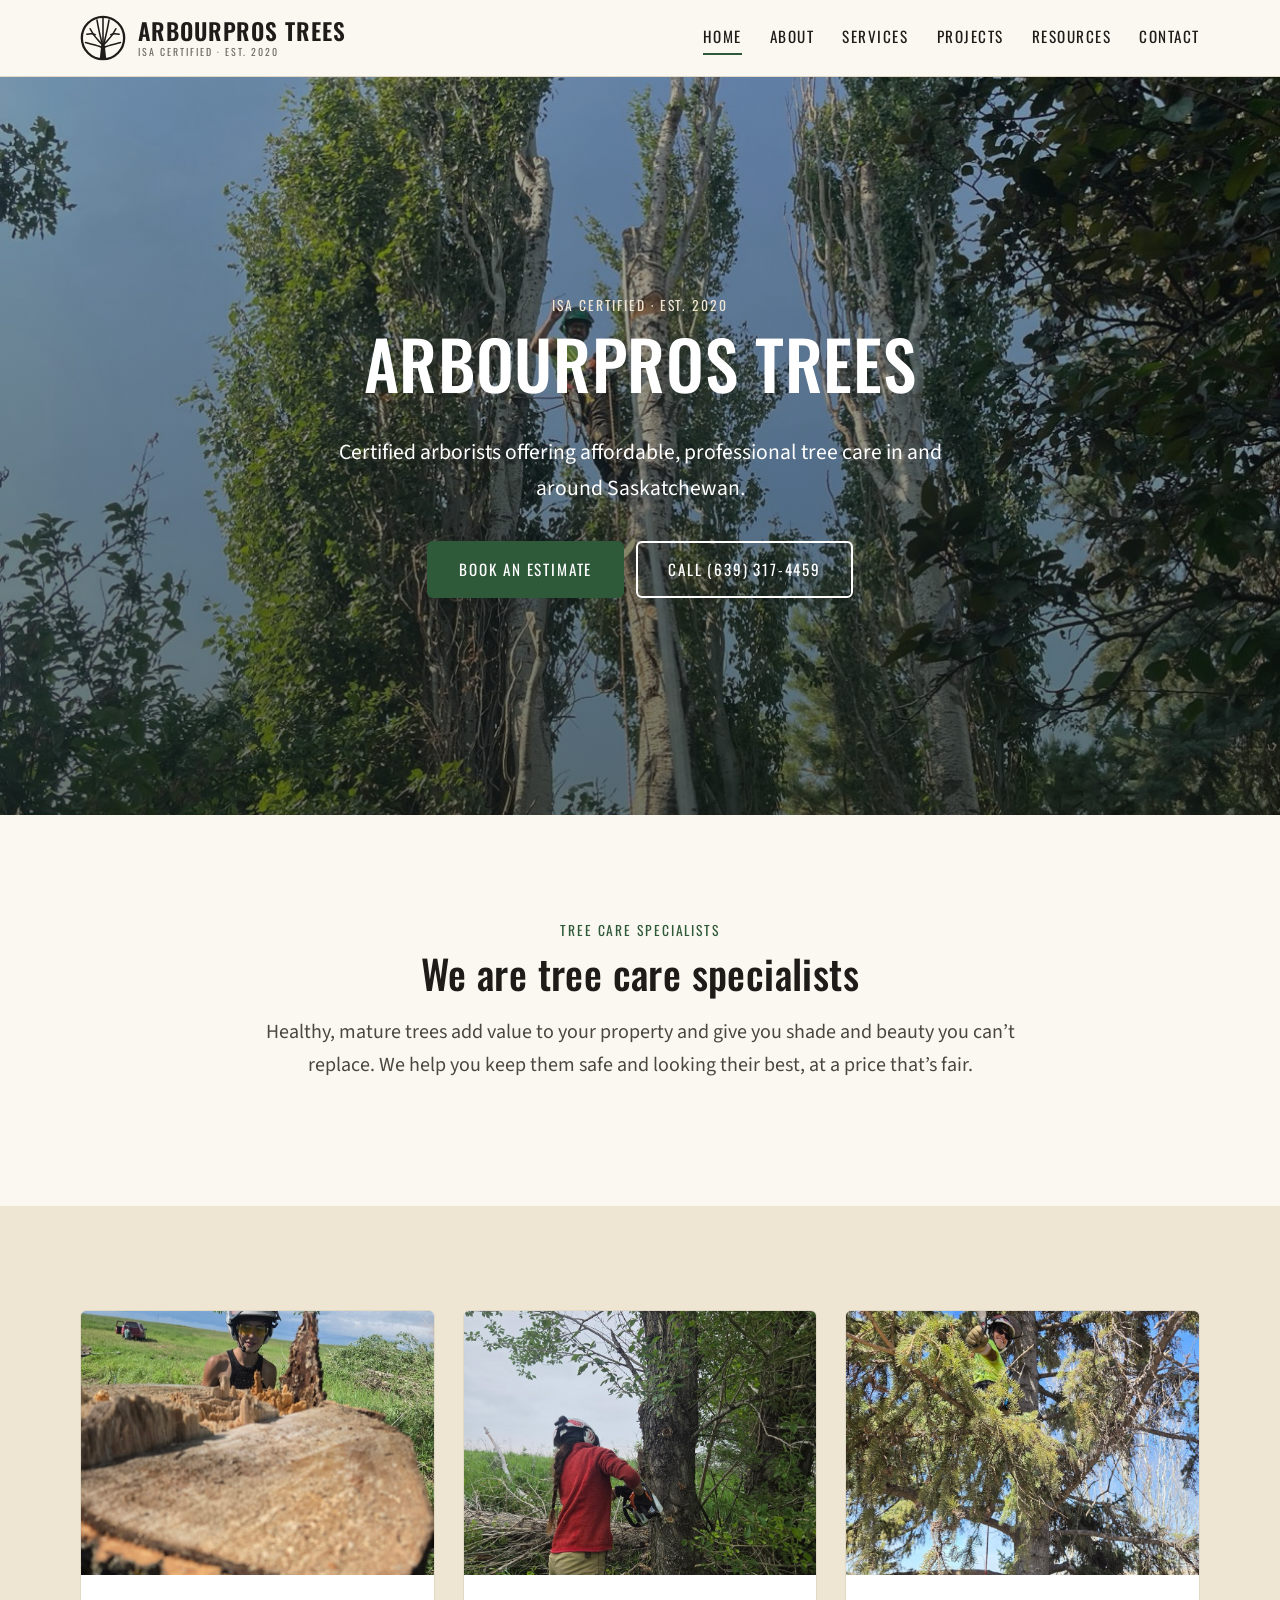
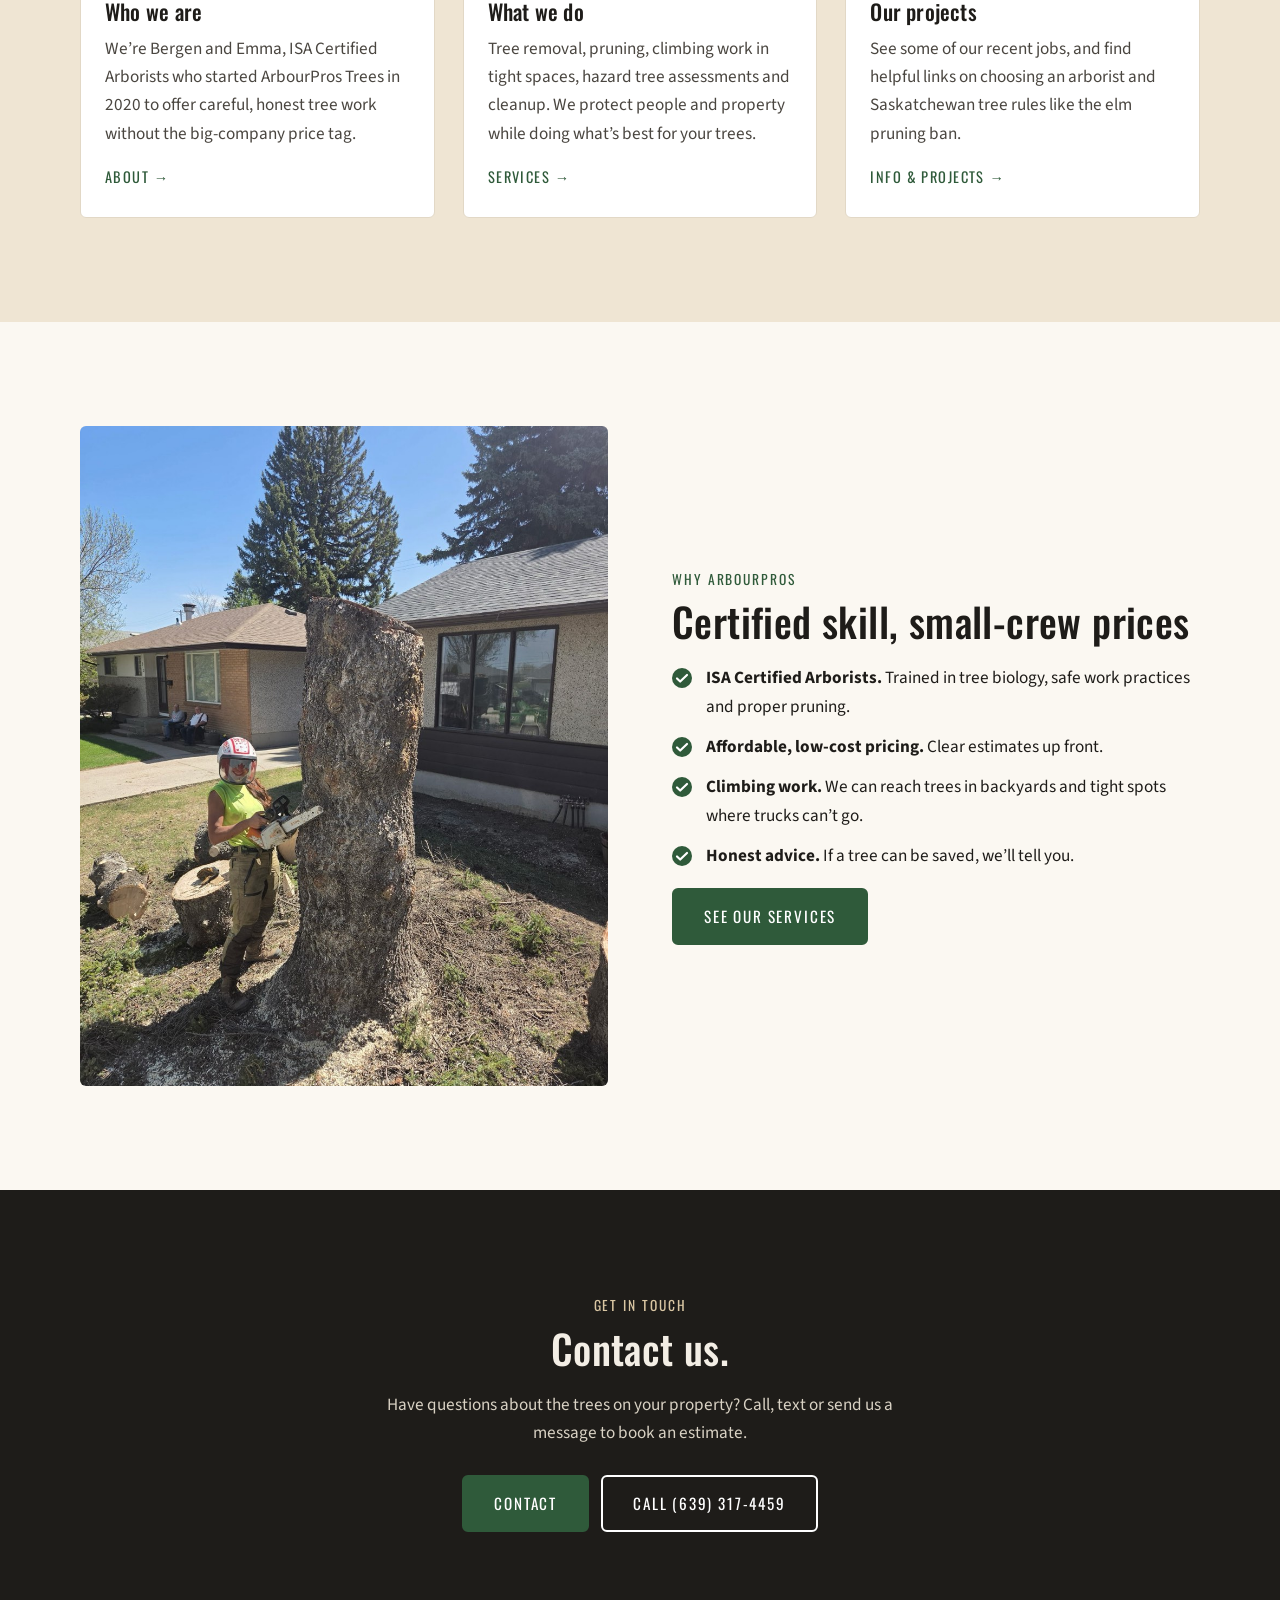
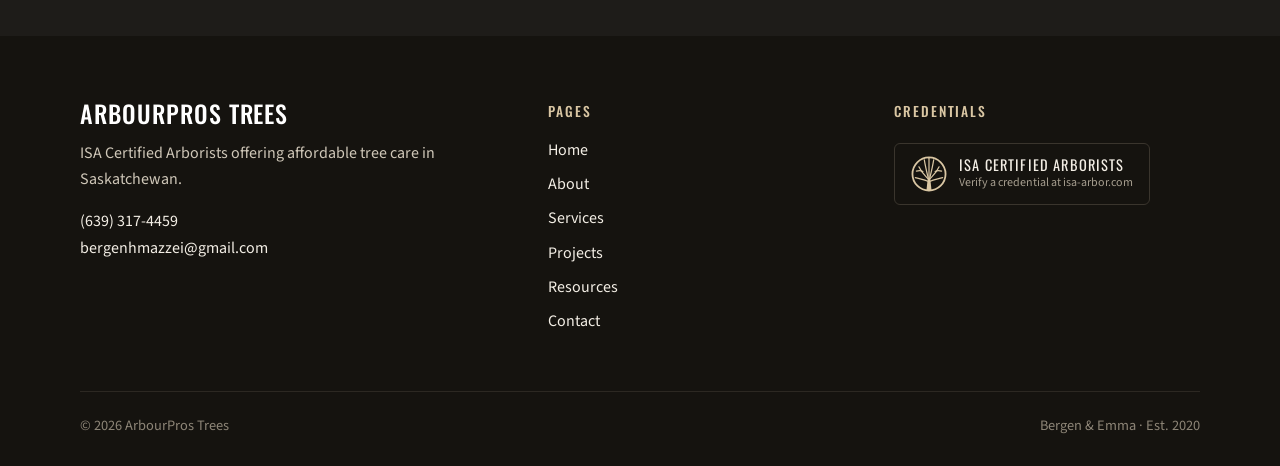
==== index.html @ 8fa7082c "update" ====
<!doctype html>
<html lang="en">
<head>
  <meta charset="utf-8">
  <meta name="viewport" content="width=device-width, initial-scale=1">
  <title>ArbourPros Trees | ISA Certified Arborists in Saskatchewan</title>
  <meta name="description" content="ArbourPros Trees: ISA Certified Arborists offering affordable tree removal, pruning and tree care in Saskatchewan.">
  <link rel="icon" href="assets/logo.svg" type="image/svg+xml">
  <link rel="preconnect" href="https://fonts.googleapis.com">
  <link rel="preconnect" href="https://fonts.gstatic.com" crossorigin>
  <link href="https://fonts.googleapis.com/css2?family=Oswald:wght@400;500;600&family=Source+Sans+3:wght@400;600&display=swap" rel="stylesheet">
  <link rel="stylesheet" href="assets/styles.css">
</head>
<body>
  <a class="skip" href="#main">Skip to content</a>
  <header class="site-header">
    <div class="wrap">
      <a class="brand" href="index.html" aria-label="ArbourPros Trees home">
        <svg viewBox="0 0 100 100" fill="none" stroke="currentColor" stroke-linecap="round" aria-hidden="true">
          <circle cx="50" cy="50" r="46" stroke-width="5"/>
          <path d="M43 95 L46.5 62 L53.5 62 L57 95 Z" fill="currentColor" stroke="none"/>
          <g stroke-width="3.4"><path d="M47 63 C40 55 30 48 22 30"/><path d="M48 62 C44 46 40 30 37 11"/><path d="M50 62 L50 6"/><path d="M52 62 C56 46 60 30 63 11"/><path d="M53 63 C60 55 70 48 78 30"/><path d="M46.5 70 C38 66 26 64 12 60"/><path d="M53.5 70 C62 66 74 64 88 60"/><path d="M33 43 C28 40 22 40 15 42"/><path d="M67 43 C72 40 78 40 85 42"/></g>
        </svg>
        <span class="brand-name">ArbourPros Trees<small>ISA Certified &middot; Est. 2020</small></span>
      </a>
      <button class="menu-toggle" aria-label="Open menu" aria-expanded="false" aria-controls="site-nav">
        <svg viewBox="0 0 24 24" fill="none" stroke="currentColor" stroke-width="2" stroke-linecap="round" aria-hidden="true"><path d="M3 6h18M3 12h18M3 18h18"/></svg>
      </button>
      <nav class="nav" id="site-nav" aria-label="Main">
        <ul>
          <li><a href="index.html" aria-current="page">Home</a></li>
          <li><a href="about.html">About</a></li>
          <li><a href="services.html">Services</a></li>
          <li><a href="projects.html">Projects</a></li>
          <li><a href="resources.html">Resources</a></li>
          <li><a href="contact.html">Contact</a></li>
        </ul>
      </nav>
    </div>
  </header>
  <main id="main">
    <section class="hero">
      <img src="assets/img/hero-poplars.jpg" alt="An arborist climbing high in a row of tall poplar trees">
      <div class="wrap">
        <span class="eyebrow" style="color:#efe5d3">ISA Certified &middot; Est. 2020</span>
        <h1>ArbourPros Trees</h1>
        <p>Certified arborists offering affordable, professional tree care in and around Saskatchewan.</p>
        <div class="btn-row">
          <a class="btn" href="contact.html">Book an estimate</a>
          <a class="btn ghost" href="tel:+16393174459">Call (639) 317-4459</a>
        </div>
      </div>
    </section>

    <section class="section">
      <div class="narrow center">
        <span class="eyebrow">Tree care specialists</span>
        <h2>We are tree care specialists</h2>
        <p class="lede">Healthy, mature trees add value to your property and give you shade and beauty you can&rsquo;t replace. We help you keep them safe and looking their best, at a price that&rsquo;s fair.</p>
      </div>
    </section>

    <section class="section wood">
      <div class="wrap">
        <div class="cards">
          <article class="card">
            <img src="assets/img/stump-crew.jpg" alt="Arborist standing behind a freshly cut stump" loading="lazy">
            <div class="card-body">
              <h3>Who we are</h3>
              <p>We&rsquo;re Bergen and Emma, ISA Certified Arborists who started ArbourPros Trees in 2020 to offer careful, honest tree work without the big-company price tag.</p>
              <a class="more" href="about.html">About</a>
            </div>
          </article>
          <article class="card">
            <img src="assets/img/felling.jpg" alt="Arborist cutting a tree with a chainsaw" loading="lazy">
            <div class="card-body">
              <h3>What we do</h3>
              <p>Tree removal, pruning, climbing work in tight spaces, hazard tree assessments and cleanup. We protect people and property while doing what&rsquo;s best for your trees.</p>
              <a class="more" href="services.html">Services</a>
            </div>
          </article>
          <article class="card">
            <img src="assets/img/climbing-spruce.jpg" alt="Arborist climbing a spruce tree" loading="lazy">
            <div class="card-body">
              <h3>Our projects</h3>
              <p>See some of our recent jobs, and find helpful links on choosing an arborist and Saskatchewan tree rules like the elm pruning ban.</p>
              <a class="more" href="projects.html">Info &amp; projects</a>
            </div>
          </article>
        </div>
      </div>
    </section>

    <section class="section">
      <div class="wrap split">
        <img src="assets/img/removal-yard.jpg" alt="Arborist next to a large trunk being removed from a front yard" loading="lazy">
        <div>
          <span class="eyebrow">Why ArbourPros</span>
          <h2>Certified skill, small-crew prices</h2>
          <ul class="checklist">
            <li><strong>ISA Certified Arborists.</strong> Trained in tree biology, safe work practices and proper pruning.</li>
            <li><strong>Affordable, low-cost pricing.</strong> Clear estimates up front.</li>
            <li><strong>Climbing work.</strong> We can reach trees in backyards and tight spots where trucks can&rsquo;t go.</li>
            <li><strong>Honest advice.</strong> If a tree can be saved, we&rsquo;ll tell you.</li>
          </ul>
          <a class="btn" href="services.html">See our services</a>
        </div>
      </div>
    </section>
    <section class="section dark cta">
      <div class="narrow">
        <span class="eyebrow">Get in touch</span>
        <h2>Contact us.</h2>
        <p>Have questions about the trees on your property? Call, text or send us a message to book an estimate.</p>
        <div class="btn-row">
          <a class="btn" href="contact.html">Contact</a>
          <a class="btn ghost" href="tel:+16393174459">Call (639) 317-4459</a>
        </div>
      </div>
    </section>
  </main>
  <footer class="site-footer">
    <div class="wrap">
      <div class="footer-grid">
        <div>
          <h3>ArbourPros Trees</h3>
          <p>ISA Certified Arborists offering affordable tree care in Saskatchewan.</p>
          <p><a href="tel:+16393174459">(639) 317-4459</a><br><a href="mailto:bergenhmazzei@gmail.com">bergenhmazzei@gmail.com</a></p>
        </div>
        <div>
          <h4>Pages</h4>
          <ul>
            <li><a href="index.html">Home</a></li>
            <li><a href="about.html">About</a></li>
            <li><a href="services.html">Services</a></li>
            <li><a href="projects.html">Projects</a></li>
            <li><a href="resources.html">Resources</a></li>
            <li><a href="contact.html">Contact</a></li>
          </ul>
        </div>
        <div>
          <h4>Credentials</h4>
          <a class="badge" href="https://www.isa-arbor.com/Credentials/Verify-a-Credential" target="_blank" rel="noopener">
            <svg viewBox="0 0 100 100" fill="none" stroke="currentColor" stroke-linecap="round" aria-hidden="true">
          <circle cx="50" cy="50" r="46" stroke-width="5"/>
          <path d="M43 95 L46.5 62 L53.5 62 L57 95 Z" fill="currentColor" stroke="none"/>
          <g stroke-width="3.4"><path d="M47 63 C40 55 30 48 22 30"/><path d="M48 62 C44 46 40 30 37 11"/><path d="M50 62 L50 6"/><path d="M52 62 C56 46 60 30 63 11"/><path d="M53 63 C60 55 70 48 78 30"/><path d="M46.5 70 C38 66 26 64 12 60"/><path d="M53.5 70 C62 66 74 64 88 60"/><path d="M33 43 C28 40 22 40 15 42"/><path d="M67 43 C72 40 78 40 85 42"/></g>
        </svg>
            <span>ISA Certified Arborists<small>Verify a credential at isa-arbor.com</small></span>
          </a>
        </div>
      </div>
      <div class="footer-bottom">
        <span>&copy; <span data-year>2026</span> ArbourPros Trees</span>
        <span>Bergen &amp; Emma &middot; Est. 2020</span>
      </div>
    </div>
  </footer>
  <script src="assets/site.js"></script>
</body>
</html>
---- assets/styles.css ----
/* ArbourPros Trees — site styles */
:root {
  --ink: #1e1c19;
  --ink-soft: #4a4640;
  --muted: #6f6a62;
  --paper: #fbf8f2;
  --wood: #efe5d3;
  --wood-deep: #d9c6a3;
  --forest: #2f5a3a;
  --forest-dark: #22432b;
  --line: #e2d8c6;
  --radius: 6px;
  --max: 1120px;
  --head: "Oswald", "Arial Narrow", sans-serif;
  --body: "Source Sans 3", system-ui, -apple-system, "Segoe UI", sans-serif;
}

*, *::before, *::after { box-sizing: border-box; }
html { scroll-behavior: smooth; }
body {
  margin: 0;
  background: var(--paper);
  color: var(--ink);
  font-family: var(--body);
  font-size: 1.075rem;
  line-height: 1.65;
  -webkit-font-smoothing: antialiased;
}
img { max-width: 100%; display: block; }
a { color: var(--forest); }
a:hover { color: var(--forest-dark); }
h1, h2, h3 {
  font-family: var(--head);
  font-weight: 500;
  line-height: 1.15;
  letter-spacing: 0.01em;
  margin: 0 0 0.5em;
}
h1 { font-size: clamp(2.4rem, 6vw, 4.2rem); text-transform: uppercase; }
h2 { font-size: clamp(1.7rem, 3.6vw, 2.5rem); }
h3 { font-size: 1.35rem; }
p { margin: 0 0 1em; }

.wrap { width: min(var(--max), 100% - 32px); margin-inline: auto; }
.narrow { width: min(760px, 100% - 32px); margin-inline: auto; }
.center { text-align: center; }
.eyebrow {
  font-family: var(--head);
  text-transform: uppercase;
  letter-spacing: 0.14em;
  font-size: 0.85rem;
  color: var(--forest);
  margin-bottom: 0.6em;
  display: block;
}

.skip {
  position: absolute; left: -999px; top: 8px;
  background: var(--ink); color: #fff; padding: 8px 14px; z-index: 100;
}
.skip:focus { left: 8px; }

/* ---------- Header ---------- */
.site-header {
  position: sticky; top: 0; z-index: 50;
  background: rgba(251, 248, 242, 0.96);
  backdrop-filter: blur(6px);
  border-bottom: 1px solid var(--line);
}
.site-header .wrap {
  display: flex; align-items: center; justify-content: space-between;
  min-height: 76px; gap: 16px;
}
.brand {
  display: flex; align-items: center; gap: 12px;
  text-decoration: none; color: var(--ink);
}
.brand svg { width: 46px; height: 46px; flex: none; }
.brand-name {
  font-family: var(--head); font-size: 1.45rem; font-weight: 600;
  text-transform: uppercase; letter-spacing: 0.04em; line-height: 1;
}
.brand-name small {
  display: block; font-size: 0.62rem; font-weight: 400;
  letter-spacing: 0.2em; color: var(--muted); margin-top: 4px;
}
.nav ul { list-style: none; display: flex; gap: 28px; margin: 0; padding: 0; }
.nav a {
  font-family: var(--head); text-transform: uppercase; letter-spacing: 0.1em;
  font-size: 0.95rem; color: var(--ink); text-decoration: none;
  padding: 6px 0; border-bottom: 2px solid transparent;
}
.nav a:hover, .nav a[aria-current="page"] { border-bottom-color: var(--forest); }
.menu-toggle {
  display: none; background: none; border: 0; padding: 8px; cursor: pointer; color: var(--ink);
}
.menu-toggle svg { width: 28px; height: 28px; }

@media (max-width: 820px) {
  .menu-toggle { display: block; }
  .nav {
    position: fixed; inset: 76px 0 0 0; background: var(--paper);
    transform: translateX(100%); transition: transform 0.25s ease;
    visibility: hidden;
  }
  .nav.open { transform: none; visibility: visible; }
  .nav ul { flex-direction: column; align-items: center; gap: 22px; padding-top: 48px; }
  .nav a { font-size: 1.5rem; }
}

/* ---------- Hero ---------- */
.hero {
  position: relative; min-height: min(82vh, 760px);
  display: grid; place-items: center; text-align: center;
  color: #fff; overflow: hidden; isolation: isolate;
}
.hero img {
  position: absolute; inset: 0; width: 100%; height: 100%;
  object-fit: cover; z-index: -2;
}
.hero::after {
  content: ""; position: absolute; inset: 0; z-index: -1;
  background: linear-gradient(180deg, rgba(20,24,18,0.35), rgba(20,24,18,0.6));
}
.hero .wrap { padding: 80px 0; }
.hero p { font-size: clamp(1.1rem, 2.2vw, 1.35rem); max-width: 640px; margin: 0 auto 1.6em; }
.hero.short { min-height: 52vh; }

/* ---------- Buttons ---------- */
.btn {
  display: inline-block; font-family: var(--head); text-transform: uppercase;
  letter-spacing: 0.12em; font-size: 0.95rem; text-decoration: none;
  padding: 14px 30px; border-radius: var(--radius);
  background: var(--forest); color: #fff; border: 2px solid var(--forest);
  cursor: pointer; transition: background 0.2s, color 0.2s;
}
.btn:hover { background: var(--forest-dark); border-color: var(--forest-dark); color: #fff; }
.btn.ghost { background: transparent; color: #fff; border-color: #fff; }
.btn.ghost:hover { background: #fff; color: var(--ink); }
.btn-row { display: flex; flex-wrap: wrap; gap: 12px; justify-content: center; }

/* ---------- Sections ---------- */
.section { padding: clamp(56px, 9vw, 104px) 0; }
.section.wood { background: var(--wood); }
.section.dark { background: var(--ink); color: #f3eee5; }
.section.dark .eyebrow { color: var(--wood-deep); }
.lede { font-size: 1.25rem; color: var(--ink-soft); }
.page-title { padding: 56px 0 8px; text-align: center; }
.page-title h1 { color: var(--ink); }

/* ---------- Cards ---------- */
.cards {
  display: grid; gap: 28px;
  grid-template-columns: repeat(auto-fit, minmax(260px, 1fr));
}
.card {
  background: #fff; border: 1px solid var(--line); border-radius: var(--radius);
  overflow: hidden; display: flex; flex-direction: column;
}
.card img { aspect-ratio: 4 / 3; object-fit: cover; width: 100%; }
.card-body { padding: 24px 24px 28px; display: flex; flex-direction: column; flex: 1; }
.card-body p { color: var(--ink-soft); }
.card-body .more { margin-top: auto; }
.more {
  font-family: var(--head); text-transform: uppercase; letter-spacing: 0.1em;
  font-size: 0.9rem; text-decoration: none;
}
.more::after { content: " →"; }

/* ---------- Split (image + text) ---------- */
.split {
  display: grid; gap: clamp(28px, 5vw, 64px); align-items: center;
  grid-template-columns: 1fr 1fr;
}
.split img { border-radius: var(--radius); aspect-ratio: 4 / 5; object-fit: cover; width: 100%; }
.split.flip > :first-child { order: 2; }
@media (max-width: 760px) {
  .split { grid-template-columns: 1fr; }
  .split.flip > :first-child { order: 0; }
}

/* ---------- Services list ---------- */
.service { padding: 28px 0; border-top: 1px solid var(--line); }
.service:last-child { border-bottom: 1px solid var(--line); }
.service h3 { margin-bottom: 0.3em; }
.service p { margin: 0; color: var(--ink-soft); }

/* ---------- Resource cards ---------- */
.resource {
  background: #fff; border: 1px solid var(--line); border-radius: var(--radius);
  padding: 26px; display: flex; flex-direction: column;
}
.resource .tag {
  align-self: flex-start; font-size: 0.75rem; font-family: var(--head);
  text-transform: uppercase; letter-spacing: 0.12em;
  background: var(--wood); color: var(--forest-dark);
  padding: 3px 10px; border-radius: 99px; margin-bottom: 14px;
}
.resource.featured { border-color: var(--forest); box-shadow: inset 4px 0 0 var(--forest); }
.resource .tag.feat { background: var(--forest); color: #fff; }
.resource h3 a { color: var(--ink); text-decoration: none; }
.resource h3 a:hover { color: var(--forest); }
.resource p { color: var(--ink-soft); }
.resource .more { margin-top: auto; }

.checklist { list-style: none; padding: 0; margin: 0 0 1em; }
.checklist li { padding-left: 34px; position: relative; margin-bottom: 12px; }
.checklist li::before {
  content: ""; position: absolute; left: 0; top: 4px; width: 20px; height: 20px;
  border-radius: 50%; background: var(--forest)
    url("data:image/svg+xml,%3Csvg xmlns='http://www.w3.org/2000/svg' viewBox='0 0 20 20'%3E%3Cpath d='M5 10.5l3.2 3L15 7' fill='none' stroke='white' stroke-width='2.2' stroke-linecap='round' stroke-linejoin='round'/%3E%3C/svg%3E") center / 100% no-repeat;
}

.notice {
  background: #fff; border-left: 4px solid var(--forest);
  padding: 20px 24px; border-radius: 0 var(--radius) var(--radius) 0;
}
.notice strong { font-family: var(--head); font-weight: 500; letter-spacing: 0.03em; }

/* ---------- Gallery ---------- */
.gallery {
  display: grid; gap: 14px;
  grid-template-columns: repeat(auto-fill, minmax(240px, 1fr));
}
.gallery button {
  padding: 0; border: 0; background: none; cursor: zoom-in; border-radius: var(--radius); overflow: hidden;
  position: relative;
}
.gallery img { aspect-ratio: 3 / 4; object-fit: cover; width: 100%; transition: transform 0.35s ease; }
.gallery button:hover img { transform: scale(1.03); }
.gallery figcaption {
  position: absolute; left: 0; right: 0; bottom: 0; padding: 28px 14px 12px;
  color: #fff; text-align: left; font-size: 0.95rem;
  background: linear-gradient(transparent, rgba(0,0,0,0.65));
}
dialog.lightbox {
  border: 0; padding: 0; background: transparent; max-width: 92vw; max-height: 92vh;
}
dialog.lightbox::backdrop { background: rgba(10, 10, 8, 0.88); }
dialog.lightbox img { max-width: 92vw; max-height: 86vh; object-fit: contain; border-radius: var(--radius); }
dialog.lightbox p { color: #fff; text-align: center; margin: 10px 0 0; }
dialog.lightbox .close {
  position: fixed; top: 16px; right: 16px; background: #fff; border: 0; border-radius: 50%;
  width: 44px; height: 44px; font-size: 1.5rem; cursor: pointer; line-height: 1;
}

/* ---------- Contact ---------- */
.contact-grid { display: grid; gap: 48px; grid-template-columns: 1fr 1.2fr; }
@media (max-width: 760px) { .contact-grid { grid-template-columns: 1fr; } }
.contact-lines { list-style: none; padding: 0; margin: 0 0 1.5em; }
.contact-lines li { margin-bottom: 14px; }
.contact-lines span { display: block; font-family: var(--head); text-transform: uppercase; letter-spacing: 0.12em; font-size: 0.8rem; color: var(--muted); }
.contact-lines a { font-size: 1.25rem; text-decoration: none; }
form label { display: block; font-weight: 600; margin-bottom: 6px; }
form .field { margin-bottom: 18px; }
form input, form textarea, form select {
  width: 100%; font: inherit; padding: 12px 14px; border: 1px solid var(--wood-deep);
  border-radius: var(--radius); background: #fff; color: var(--ink);
}
form input:focus, form textarea:focus, form select:focus { outline: 2px solid var(--forest); outline-offset: 1px; }
form textarea { min-height: 150px; resize: vertical; }
.row2 { display: grid; gap: 18px; grid-template-columns: 1fr 1fr; }
@media (max-width: 520px) { .row2 { grid-template-columns: 1fr; } }
.form-note { font-size: 0.92rem; color: var(--muted); margin-top: 10px; }

/* ---------- CTA band ---------- */
.cta { text-align: center; }
.cta p { color: #d9d2c4; max-width: 560px; margin: 0 auto 1.6em; }

/* ---------- Footer ---------- */
.site-footer { background: #15130f; color: #cfc7b8; padding: 64px 0 28px; font-size: 1rem; }
.site-footer a { color: #f3eee5; text-decoration: none; }
.site-footer a:hover { text-decoration: underline; }
.footer-grid { display: grid; gap: 40px; grid-template-columns: 1.4fr 1fr 1fr; }
@media (max-width: 760px) { .footer-grid { grid-template-columns: 1fr; } }
.site-footer h3 { color: #fff; font-size: 1.5rem; text-transform: uppercase; letter-spacing: 0.04em; }
.site-footer h4 {
  font-family: var(--head); font-weight: 500; text-transform: uppercase; letter-spacing: 0.14em;
  font-size: 0.85rem; color: var(--wood-deep); margin: 0 0 14px;
}
.site-footer ul { list-style: none; padding: 0; margin: 0; }
.site-footer li { margin-bottom: 8px; }
.badge {
  display: inline-flex; align-items: center; gap: 12px; border: 1px solid #3a352d;
  border-radius: var(--radius); padding: 12px 16px; margin-top: 6px;
}
.badge svg { width: 36px; height: 36px; color: var(--wood-deep); flex: none; }
.badge span { font-family: var(--head); text-transform: uppercase; letter-spacing: 0.08em; line-height: 1.3; font-size: 0.9rem; }
.badge small { display: block; font-family: var(--body); text-transform: none; letter-spacing: 0; color: #a59d8e; }
.footer-bottom {
  border-top: 1px solid #2c2822; margin-top: 48px; padding-top: 22px;
  display: flex; flex-wrap: wrap; justify-content: space-between; gap: 10px;
  font-size: 0.9rem; color: #8d8577;
}
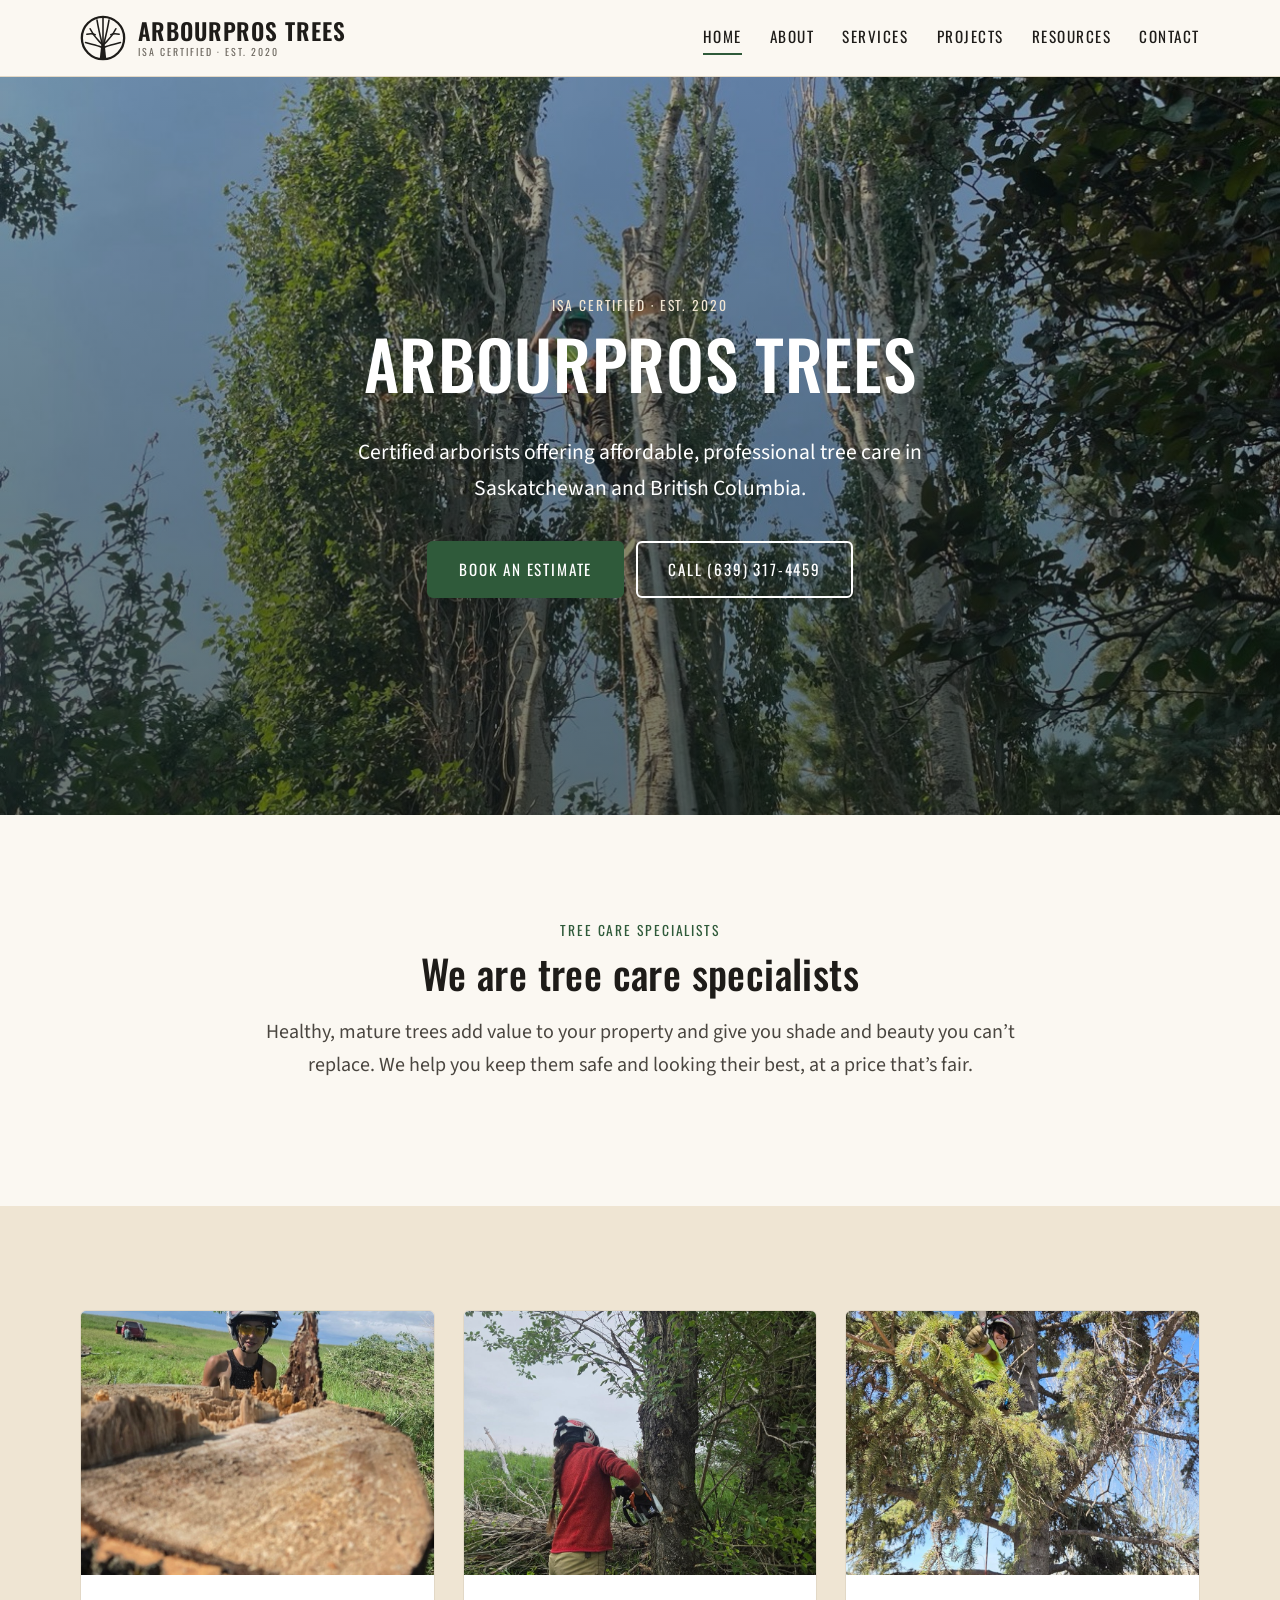
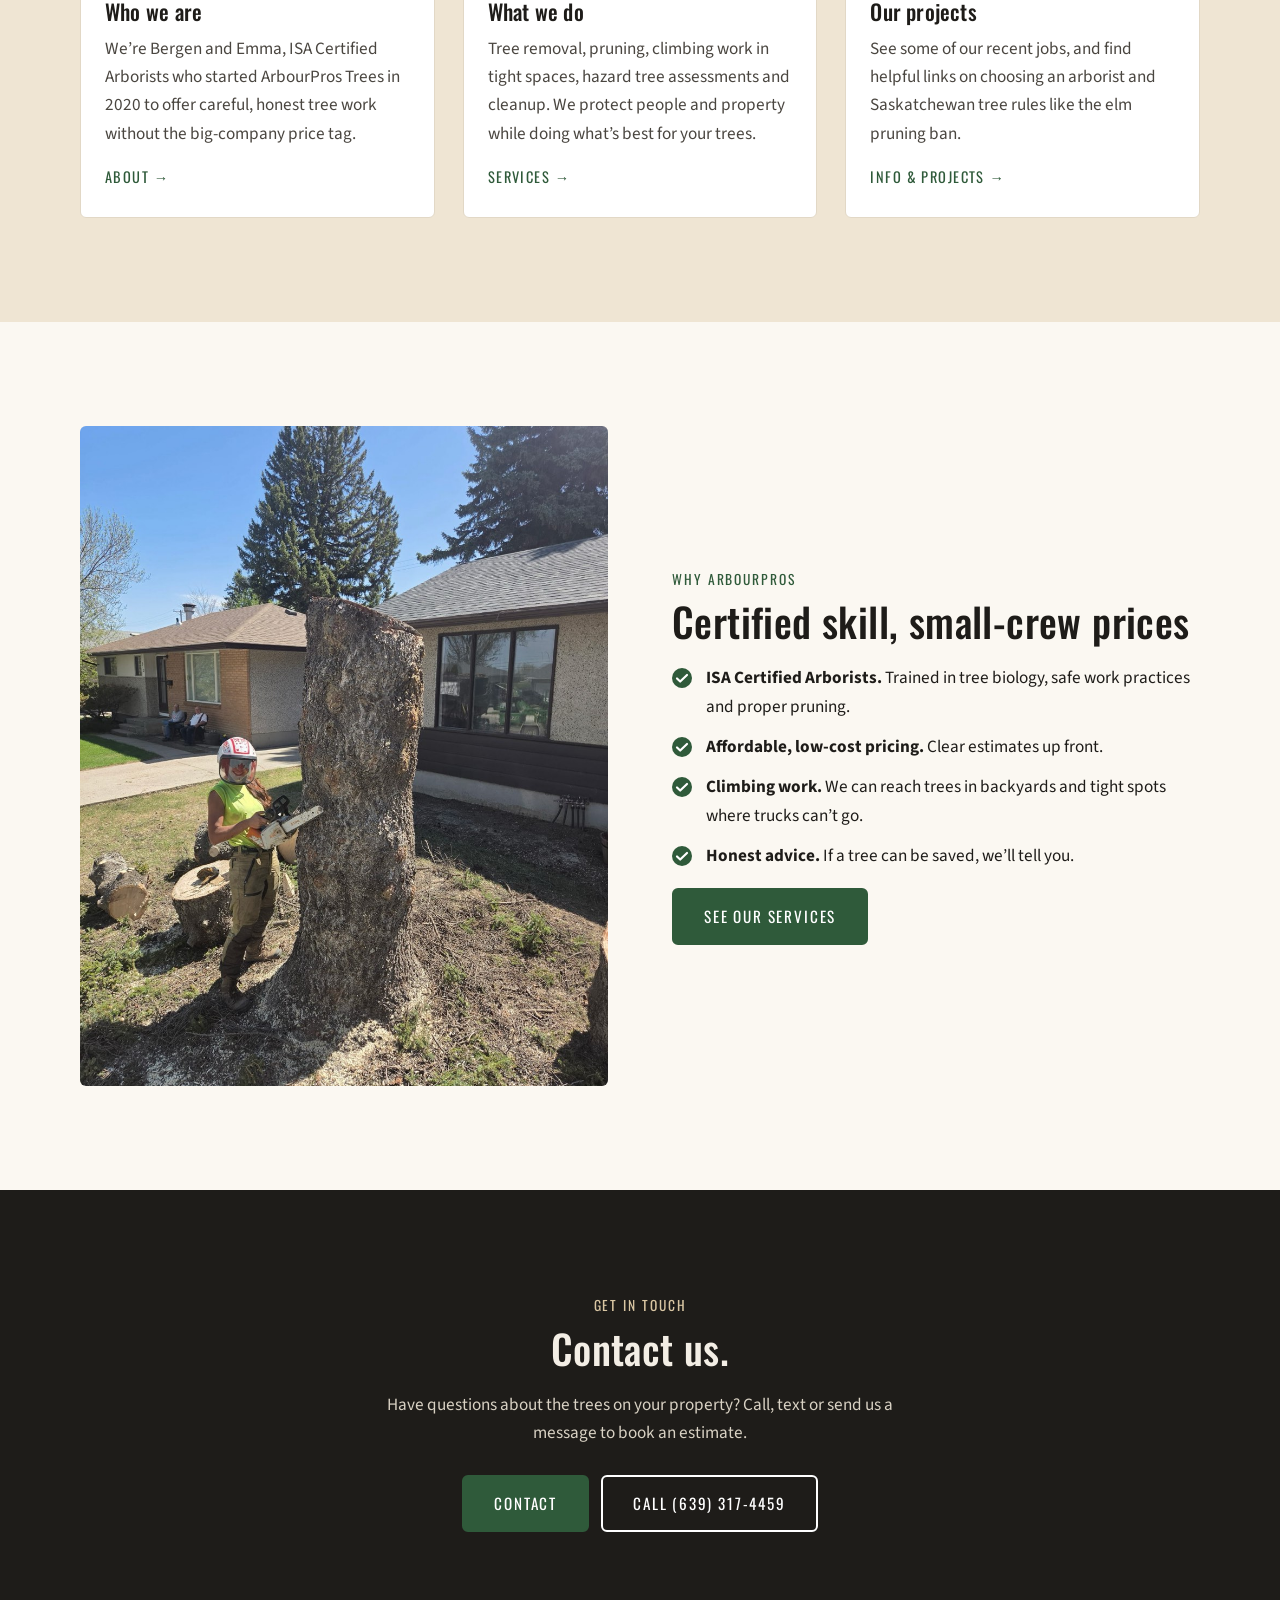
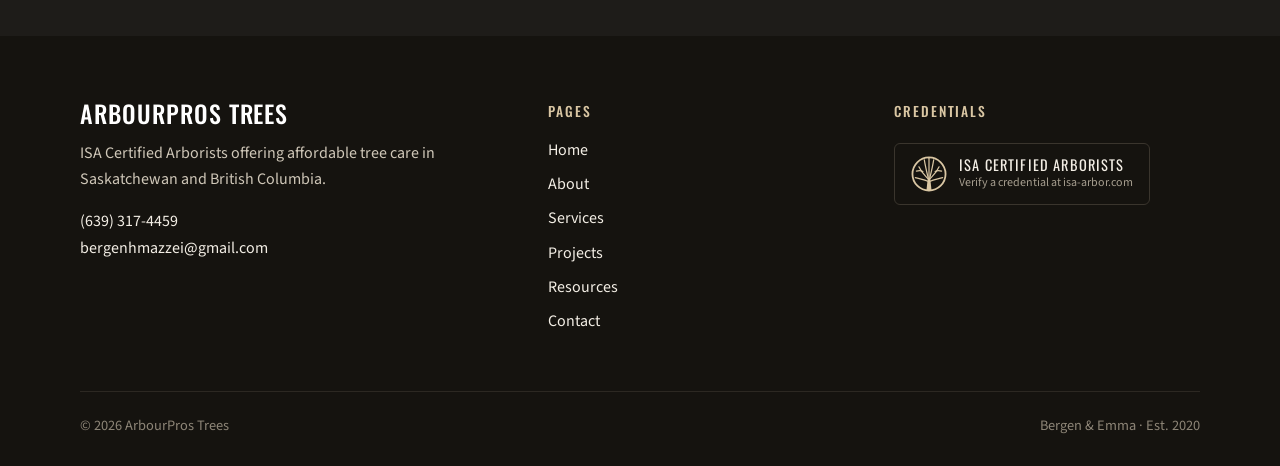
==== commit dff9c3af: "update" ====
--- a/index.html
+++ b/index.html
@@ -3,8 +3,8 @@
 <head>
   <meta charset="utf-8">
   <meta name="viewport" content="width=device-width, initial-scale=1">
-  <title>ArbourPros Trees | ISA Certified Arborists in Saskatchewan</title>
-  <meta name="description" content="ArbourPros Trees: ISA Certified Arborists offering affordable tree removal, pruning and tree care in Saskatchewan.">
+  <title>ArbourPros Trees | ISA Certified Arborists in Saskatchewan &amp; BC</title>
+  <meta name="description" content="ArbourPros Trees: ISA Certified Arborists offering affordable tree removal, pruning and tree care in Saskatchewan and British Columbia.">
   <link rel="icon" href="assets/logo.svg" type="image/svg+xml">
   <link rel="preconnect" href="https://fonts.googleapis.com">
   <link rel="preconnect" href="https://fonts.gstatic.com" crossorigin>
@@ -44,7 +44,7 @@
       <div class="wrap">
         <span class="eyebrow" style="color:#efe5d3">ISA Certified &middot; Est. 2020</span>
         <h1>ArbourPros Trees</h1>
-        <p>Certified arborists offering affordable, professional tree care in and around Saskatchewan.</p>
+        <p>Certified arborists offering affordable, professional tree care in Saskatchewan and British Columbia.</p>
         <div class="btn-row">
           <a class="btn" href="contact.html">Book an estimate</a>
           <a class="btn ghost" href="tel:+16393174459">Call (639) 317-4459</a>
@@ -124,7 +124,7 @@
       <div class="footer-grid">
         <div>
           <h3>ArbourPros Trees</h3>
-          <p>ISA Certified Arborists offering affordable tree care in Saskatchewan.</p>
+          <p>ISA Certified Arborists offering affordable tree care in Saskatchewan and British Columbia.</p>
           <p><a href="tel:+16393174459">(639) 317-4459</a><br><a href="mailto:bergenhmazzei@gmail.com">bergenhmazzei@gmail.com</a></p>
         </div>
         <div>
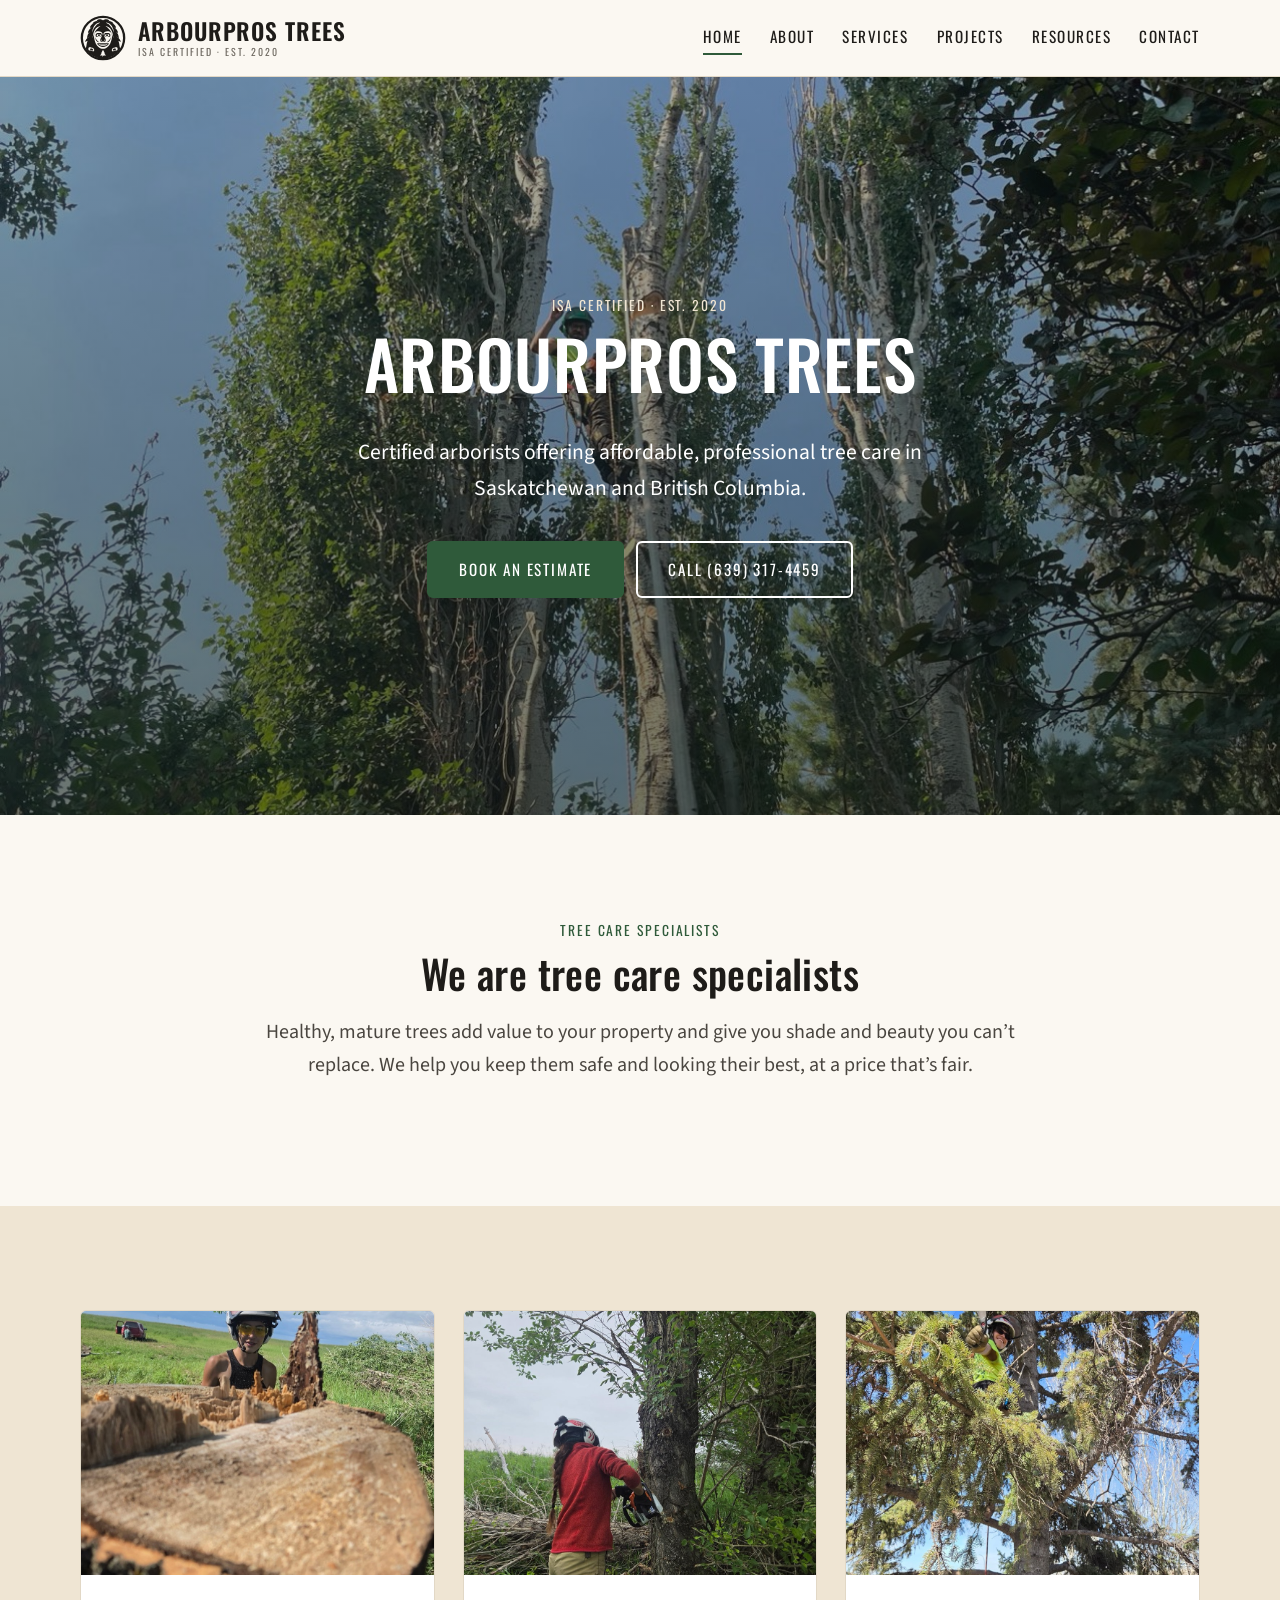
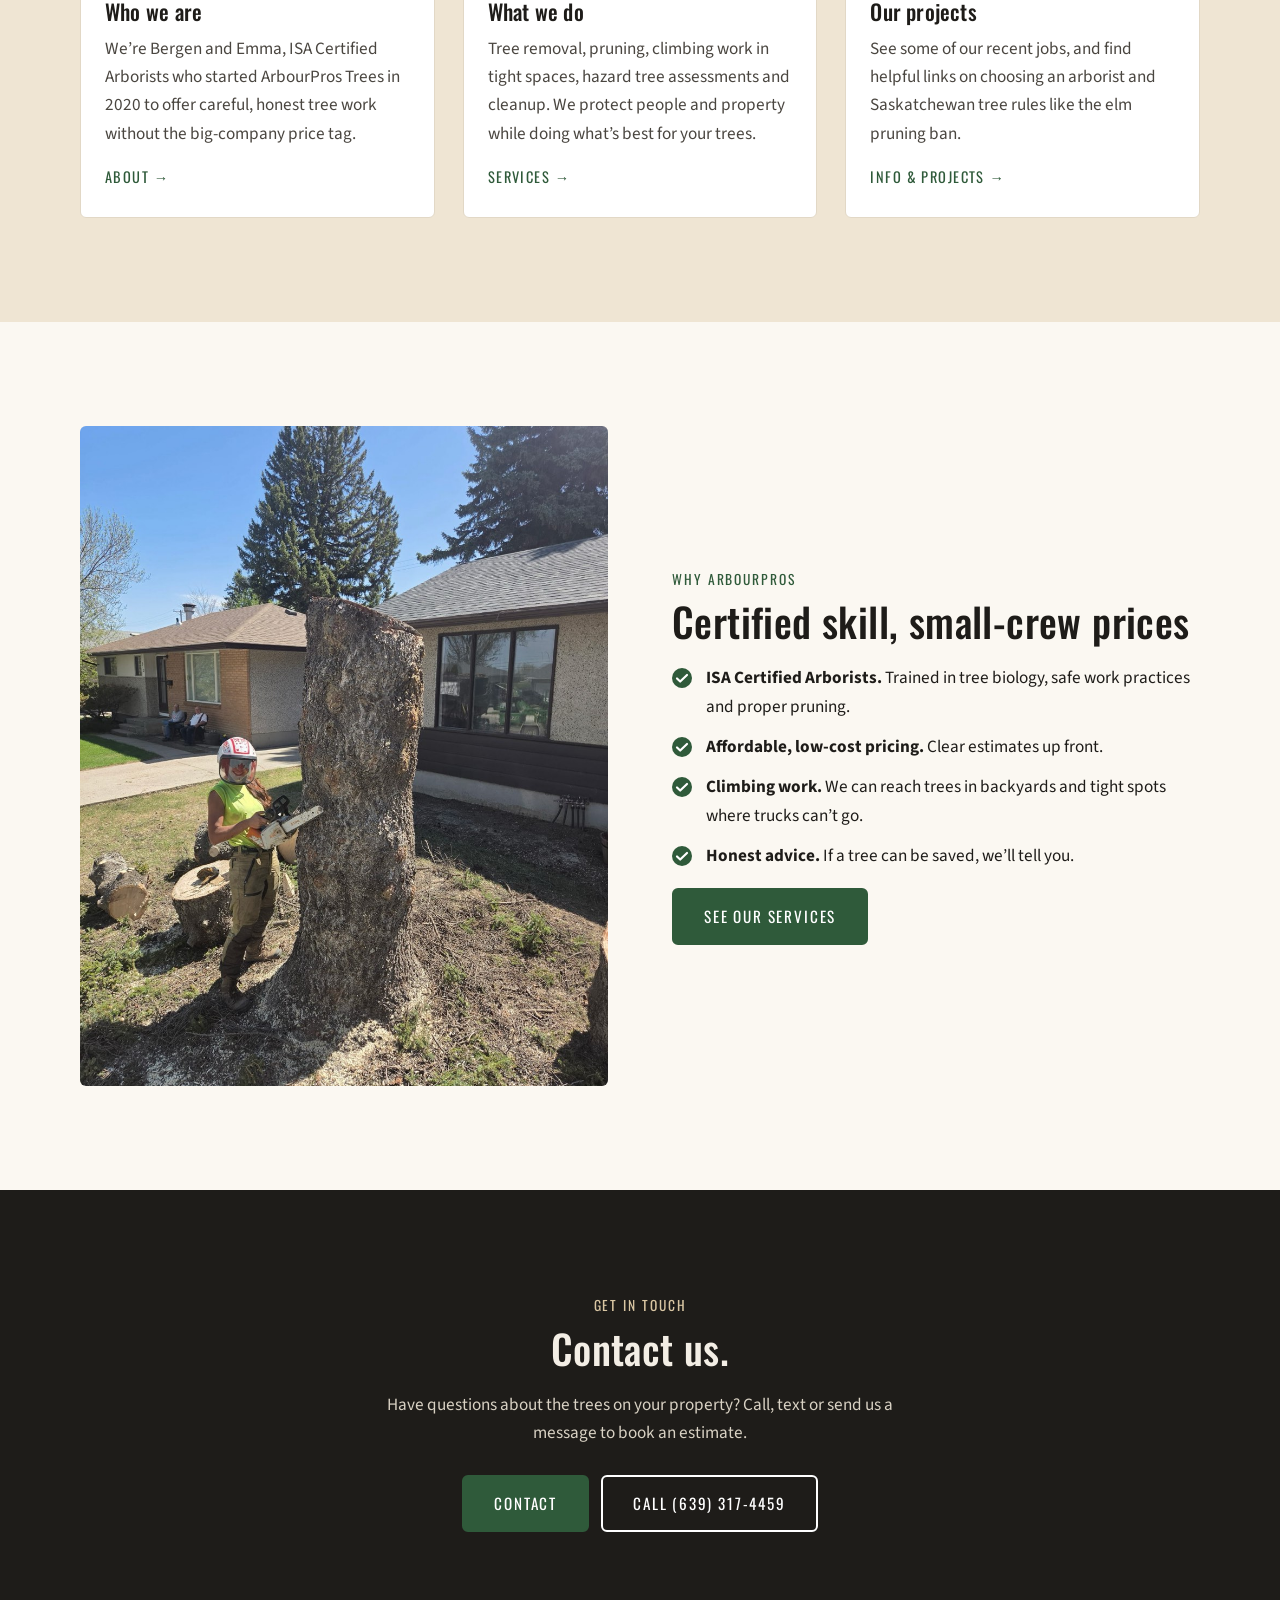
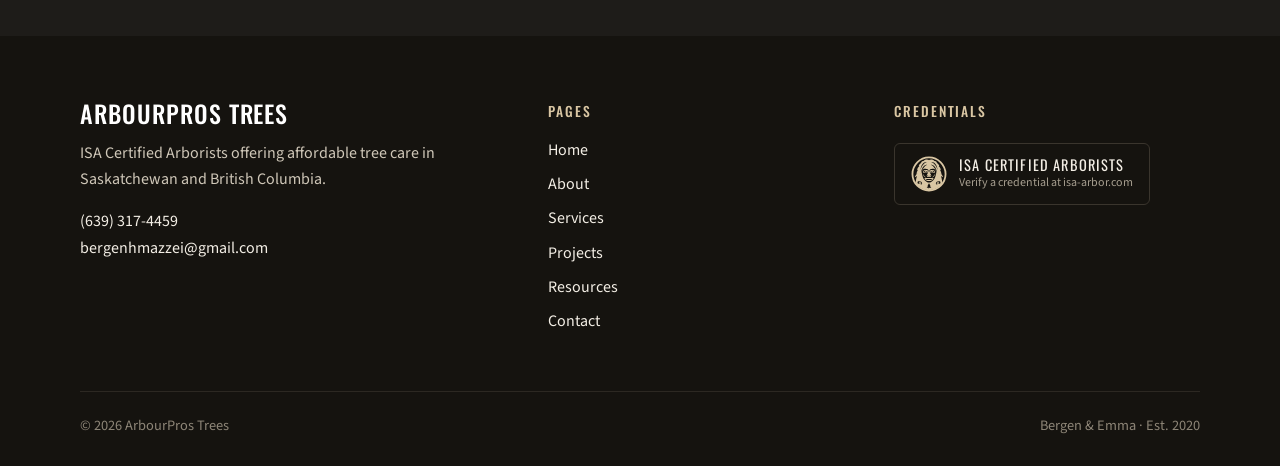
==== commit 03cd951e: "update" ====
--- a/index.html
+++ b/index.html
@@ -16,11 +16,7 @@
   <header class="site-header">
     <div class="wrap">
       <a class="brand" href="index.html" aria-label="ArbourPros Trees home">
-        <svg viewBox="0 0 100 100" fill="none" stroke="currentColor" stroke-linecap="round" aria-hidden="true">
-          <circle cx="50" cy="50" r="46" stroke-width="5"/>
-          <path d="M43 95 L46.5 62 L53.5 62 L57 95 Z" fill="currentColor" stroke="none"/>
-          <g stroke-width="3.4"><path d="M47 63 C40 55 30 48 22 30"/><path d="M48 62 C44 46 40 30 37 11"/><path d="M50 62 L50 6"/><path d="M52 62 C56 46 60 30 63 11"/><path d="M53 63 C60 55 70 48 78 30"/><path d="M46.5 70 C38 66 26 64 12 60"/><path d="M53.5 70 C62 66 74 64 88 60"/><path d="M33 43 C28 40 22 40 15 42"/><path d="M67 43 C72 40 78 40 85 42"/></g>
-        </svg>
+        <svg viewBox="0 0 100 100" fill="currentColor" fill-rule="evenodd" aria-hidden="true"><circle cx="50" cy="50" r="46" fill="none" stroke="currentColor" stroke-width="5"/><path d="M50 10.2C49 10.2 48.2 10.6 47.9 11.8C47.9 8.3 39.3 8.8 36.1 12C37.3 12.9 38.4 13.3 38.5 14.3C37.5 11.1 29.5 14.5 27 18.4C28.5 18.9 30.1 19.1 30.5 20C28.7 17.1 22.2 23 21.5 27.9C22.8 27.9 24.7 27.5 25.3 28.3C22.3 26.7 17.2 34.8 17.3 39.4C18.9 38.7 21.5 37.3 22.4 37.6C19.1 36.6 15.2 45.4 15.6 50C17.1 49.1 19.9 47.2 20.9 47.3C17.5 46.5 11.8 54.8 10.7 58.7C12.8 57.9 16 56 17 56.1C14.5 58.1 14.2 70.6 12.2 73.6C16.2 80 21.8 85.3 28.4 89C35 92.7 42.4 94.6 50 94.6C57.6 94.6 65 92.7 71.6 89C78.2 85.3 83.8 80 87.8 73.6C85.8 70.6 85.5 58.1 83 56.1C84 56 87.2 57.9 89.3 58.7C88.2 54.8 82.5 46.5 79.1 47.3C80.1 47.2 82.9 49.1 84.4 50C84.8 45.4 80.9 36.6 77.6 37.6C78.5 37.3 81.1 38.7 82.7 39.4C82.8 34.8 77.7 26.7 74.7 28.3C75.3 27.5 77.2 27.9 78.5 27.9C77.8 23 71.3 17.1 69.5 20C69.9 19.1 71.5 18.9 73 18.4C70.5 14.5 62.5 11.1 61.5 14.3C61.6 13.3 62.7 12.9 63.9 12C60.7 8.8 52.1 8.3 52.1 11.8C51.8 10.6 51 10.2 50 10.2ZM50 40.6C48.7 40.6 47.8 37.7 46.2 36.8C44.6 35.9 42.4 35.5 40.5 35.4C38.6 35.3 36.5 35.5 35 36.2C33.5 36.9 32.4 38.1 31.6 39.6C30.9 41.1 30.5 43.1 30.5 45.5C30.5 47.9 30.8 51.2 31.5 54C32.2 56.8 33.2 60 34.5 62.5C35.8 65 37.8 67.3 39.5 69C41.2 70.7 43.2 71.8 45 72.6C46.8 73.4 48.3 73.6 50 73.6C51.7 73.6 53.2 73.4 55 72.6C56.8 71.8 58.8 70.7 60.5 69C62.2 67.3 64.2 65 65.5 62.5C66.8 60 67.8 56.8 68.5 54C69.2 51.2 69.5 47.9 69.5 45.5C69.5 43.1 69.2 41.1 68.4 39.6C67.7 38.1 66.5 36.9 65 36.2C63.5 35.5 61.4 35.3 59.5 35.4C57.6 35.5 55.4 35.9 53.8 36.8C52.2 37.7 51.3 40.6 50 40.6ZM50 76L47 80L48.6 79L45.2 84L47.8 83L43.4 88L48.9 88L48.9 91.2L51.1 88L56.6 88L52.2 83L54.8 84L51.4 79L53 80L50 76ZM30.8 76.4C30.8 76.9 30.7 77.5 30.6 77.9C30.6 78.3 30.5 78.5 30.3 78.6C30.2 78.8 30 78.9 29.7 79C29.5 79.1 29.3 79.1 29 79C28.7 79 28.3 78.9 27.9 78.8C27.6 78.7 27.2 78.5 26.6 78.3C26.1 78.2 25.2 77.9 24.5 77.7C23.8 77.5 22.9 77.5 22.4 77.4C21.8 77.3 21.4 77.3 21.1 77.2C20.7 77.2 20.3 77.1 20 77C19.7 76.9 19.5 76.8 19.3 76.7C19 76.5 18.8 76.3 18.7 76C18.5 75.8 18.4 75.5 18.4 75.1C18.3 74.7 18.2 74.1 18.2 73.6C18.2 73.1 18.3 72.5 18.4 72.1C18.4 71.7 18.5 71.5 18.7 71.2C18.8 71 19 70.8 19.3 70.6C19.5 70.4 19.7 70.3 20 70.2C20.3 70.1 20.7 70.1 21.1 70.1C21.4 70 21.8 70 22.4 70.1C22.9 70.2 23.8 70.3 24.5 70.5C25.2 70.7 26.1 70.9 26.6 71.1C27.2 71.2 27.6 71.4 27.9 71.6C28.3 71.8 28.7 72 29 72.2C29.3 72.5 29.5 72.7 29.7 73C30 73.2 30.2 73.5 30.3 73.8C30.5 74.1 30.6 74.4 30.6 74.8C30.7 75.3 30.8 75.9 30.8 76.4ZM69.2 76.4C69.2 76.9 69.3 77.5 69.4 77.9C69.4 78.3 69.5 78.5 69.7 78.6C69.8 78.8 70 78.9 70.3 79C70.5 79.1 70.7 79.1 71 79C71.3 79 71.7 78.9 72.1 78.8C72.4 78.7 72.8 78.5 73.4 78.3C73.9 78.2 74.8 77.9 75.5 77.7C76.2 77.5 77.1 77.5 77.6 77.4C78.2 77.3 78.6 77.3 78.9 77.2C79.3 77.2 79.7 77.1 80 77C80.3 76.9 80.5 76.8 80.7 76.7C81 76.5 81.2 76.3 81.3 76C81.5 75.8 81.6 75.5 81.6 75.1C81.7 74.7 81.8 74.1 81.8 73.6C81.8 73.1 81.7 72.5 81.6 72.1C81.6 71.7 81.5 71.5 81.3 71.2C81.2 71 81 70.8 80.7 70.6C80.5 70.4 80.3 70.3 80 70.2C79.7 70.1 79.3 70.1 78.9 70.1C78.6 70 78.2 70 77.6 70.1C77.1 70.2 76.2 70.3 75.5 70.5C74.8 70.7 73.9 70.9 73.4 71.1C72.8 71.2 72.4 71.4 72.1 71.6C71.7 71.8 71.3 72 71 72.2C70.7 72.5 70.5 72.7 70.3 73C70 73.2 69.8 73.5 69.7 73.8C69.5 74.1 69.4 74.4 69.4 74.8C69.3 75.3 69.2 75.9 69.2 76.4ZM44 16.5C43.9 16.3 42.3 16.4 41.4 16.6C40.6 16.7 39.8 16.9 38.9 17.3C38.1 17.6 37.3 18 36.5 18.4C35.8 18.9 35 19.5 34.3 20.1C33.6 20.7 32.9 21.4 32.3 22.2C31.6 22.9 31 23.7 30.5 24.6C30 25.5 29.5 26.5 29 27.5C28.6 28.5 28.2 29.5 27.8 30.6C27.5 31.8 27.2 32.9 26.9 34.2C26.7 35.4 26.4 38 26.5 38C26.6 38 27.4 35.5 27.8 34.4C28.3 33.3 28.7 32.2 29.2 31.2C29.7 30.2 30.2 29.2 30.7 28.4C31.3 27.5 31.8 26.6 32.4 25.9C32.9 25.1 33.5 24.4 34.1 23.7C34.7 23.1 35.3 22.4 35.9 21.9C36.5 21.3 37.1 20.8 37.8 20.3C38.4 19.8 39.1 19.3 39.8 18.9C40.4 18.4 41.1 18.1 41.8 17.7C42.5 17.3 44.1 16.7 44 16.5ZM56 16.5C56.1 16.3 57.7 16.4 58.6 16.6C59.4 16.7 60.2 16.9 61.1 17.3C61.9 17.6 62.7 18 63.5 18.4C64.2 18.9 65 19.5 65.7 20.1C66.4 20.7 67.1 21.4 67.7 22.2C68.4 22.9 69 23.7 69.5 24.6C70 25.5 70.5 26.5 71 27.5C71.4 28.5 71.8 29.5 72.2 30.6C72.5 31.8 72.8 32.9 73.1 34.2C73.3 35.4 73.6 38 73.5 38C73.4 38 72.6 35.5 72.2 34.4C71.7 33.3 71.3 32.2 70.8 31.2C70.3 30.2 69.8 29.2 69.3 28.4C68.7 27.5 68.2 26.6 67.6 25.9C67.1 25.1 66.5 24.4 65.9 23.7C65.3 23.1 64.7 22.4 64.1 21.9C63.5 21.3 62.9 20.8 62.2 20.3C61.6 19.8 60.9 19.3 60.2 18.9C59.6 18.4 58.9 18.1 58.2 17.7C57.5 17.3 55.9 16.7 56 16.5ZM44.5 24.5C44.4 24.3 42.8 24.5 42 24.6C41.2 24.8 40.4 25.1 39.7 25.4C38.9 25.8 38.1 26.2 37.4 26.7C36.6 27.3 35.9 27.9 35.2 28.5C34.5 29.2 33.9 30 33.3 30.9C32.7 31.7 32.1 32.6 31.6 33.7C31.1 34.7 30.6 35.8 30.1 37C29.7 38.1 29.3 39.4 29 40.8C28.6 42.1 28.3 43.6 28.1 45.1C27.9 46.6 27.4 50 27.6 50C27.8 50 28.6 46.8 29.1 45.3C29.6 43.9 30 42.5 30.5 41.3C31 40 31.6 38.9 32.1 37.8C32.6 36.7 33.2 35.8 33.7 34.9C34.3 34 34.8 33.1 35.4 32.4C35.9 31.6 36.5 31 37.1 30.3C37.7 29.7 38.2 29.1 38.8 28.6C39.4 28.1 40 27.6 40.6 27.1C41.2 26.7 41.9 26.3 42.5 25.8C43.2 25.4 44.6 24.7 44.5 24.5ZM55.5 24.5C55.6 24.3 57.2 24.5 58 24.6C58.8 24.8 59.6 25.1 60.3 25.4C61.1 25.8 61.9 26.2 62.6 26.7C63.4 27.3 64.1 27.9 64.8 28.5C65.5 29.2 66.1 30 66.7 30.9C67.3 31.7 67.9 32.6 68.4 33.7C68.9 34.7 69.4 35.8 69.9 37C70.3 38.1 70.7 39.4 71 40.8C71.4 42.1 71.7 43.6 71.9 45.1C72.1 46.6 72.6 50 72.4 50C72.2 50 71.4 46.8 70.9 45.3C70.4 43.9 70 42.5 69.5 41.3C69 40 68.4 38.9 67.9 37.8C67.4 36.7 66.8 35.8 66.3 34.9C65.7 34 65.2 33.1 64.6 32.4C64.1 31.6 63.5 31 62.9 30.3C62.3 29.7 61.8 29.1 61.2 28.6C60.6 28.1 60 27.6 59.4 27.1C58.8 26.7 58.1 26.3 57.5 25.8C56.8 25.4 55.4 24.7 55.5 24.5Z"/><path d="M28.6 75.9C28.6 76.1 28.6 76.4 28.5 76.5C28.5 76.7 28.4 76.8 28.3 76.9C28.2 77.1 28.1 77.1 28 77.2C27.9 77.3 27.7 77.3 27.5 77.3C27.4 77.3 27.2 77.3 26.9 77.3C26.7 77.3 26.5 77.2 26.2 77.2C26 77.1 25.6 77.1 25.3 77C25 76.9 24.6 76.9 24.4 76.8C24.1 76.8 23.9 76.8 23.7 76.7C23.4 76.6 23.2 76.6 23.1 76.5C22.9 76.4 22.7 76.3 22.6 76.2C22.5 76.1 22.4 76 22.3 75.8C22.2 75.7 22.1 75.6 22.1 75.4C22 75.2 22 74.9 22 74.7C22 74.5 22 74.2 22.1 74.1C22.1 73.9 22.2 73.7 22.3 73.6C22.4 73.5 22.5 73.4 22.6 73.3C22.7 73.2 22.9 73.1 23.1 73C23.2 73 23.4 72.9 23.7 72.9C23.9 72.9 24.1 72.9 24.4 72.9C24.6 72.9 25 72.9 25.3 73C25.6 73.1 26 73.1 26.2 73.2C26.5 73.3 26.7 73.4 26.9 73.5C27.2 73.6 27.4 73.7 27.5 73.8C27.7 74 27.9 74.1 28 74.2C28.1 74.4 28.2 74.5 28.3 74.7C28.4 74.9 28.5 75 28.5 75.2C28.6 75.4 28.6 75.7 28.6 75.9ZM71.4 75.9C71.4 76.1 71.4 76.4 71.5 76.5C71.5 76.7 71.6 76.8 71.7 76.9C71.8 77.1 71.9 77.1 72 77.2C72.1 77.3 72.3 77.3 72.5 77.3C72.6 77.3 72.8 77.3 73.1 77.3C73.3 77.3 73.5 77.2 73.8 77.2C74 77.1 74.4 77.1 74.7 77C75 76.9 75.4 76.9 75.6 76.8C75.9 76.8 76.1 76.8 76.3 76.7C76.6 76.6 76.8 76.6 76.9 76.5C77.1 76.4 77.3 76.3 77.4 76.2C77.5 76.1 77.6 76 77.7 75.8C77.8 75.7 77.9 75.6 77.9 75.4C78 75.2 78 74.9 78 74.7C78 74.5 78 74.2 77.9 74.1C77.9 73.9 77.8 73.7 77.7 73.6C77.6 73.5 77.5 73.4 77.4 73.3C77.3 73.2 77.1 73.1 76.9 73C76.8 73 76.6 72.9 76.3 72.9C76.1 72.9 75.9 72.9 75.6 72.9C75.4 72.9 75 72.9 74.7 73C74.4 73.1 74 73.1 73.8 73.2C73.5 73.3 73.3 73.4 73.1 73.5C72.8 73.6 72.6 73.7 72.5 73.8C72.3 74 72.1 74.1 72 74.2C71.9 74.4 71.8 74.5 71.7 74.7C71.6 74.9 71.5 75 71.5 75.2C71.4 75.4 71.4 75.7 71.4 75.9Z"/><path d="M47.2 43C47.2 43.5 47.2 44.2 47.1 44.6C47 45 46.9 45.2 46.7 45.5C46.6 45.7 46.4 45.9 46.1 46.1C45.9 46.2 45.6 46.4 45.3 46.5C45 46.5 44.6 46.6 44.2 46.6C43.8 46.7 43.5 46.7 42.9 46.7C42.3 46.7 41.4 46.7 40.6 46.8C39.8 46.9 38.9 47 38.3 47.1C37.7 47.2 37.4 47.3 37 47.3C36.6 47.3 36.2 47.3 35.9 47.3C35.6 47.3 35.3 47.2 35.1 47.1C34.8 47 34.6 46.8 34.5 46.6C34.3 46.4 34.2 46.1 34.1 45.7C34 45.3 34 44.7 34 44.2C34 43.7 34 43 34.1 42.6C34.2 42.2 34.3 41.9 34.5 41.6C34.6 41.3 34.8 41.1 35.1 40.8C35.3 40.6 35.6 40.4 35.9 40.2C36.2 40 36.6 39.8 37 39.7C37.4 39.5 37.7 39.4 38.3 39.3C38.9 39.2 39.8 39.1 40.6 39C41.4 38.9 42.3 38.9 42.9 38.9C43.5 38.9 43.8 38.9 44.2 39C44.6 39.1 45 39.2 45.3 39.3C45.6 39.4 45.9 39.6 46.1 39.8C46.4 40 46.6 40.2 46.7 40.5C46.9 40.8 47 41 47.1 41.4C47.2 41.9 47.2 42.5 47.2 43ZM45.7 43.9C45.7 44.1 45.6 44.3 45.5 44.4C45.4 44.6 45.3 44.9 45.1 45.1C44.8 45.3 44.6 45.5 44.3 45.6C44 45.8 43.7 46 43.3 46.1C42.9 46.2 42.5 46.3 42.1 46.4C41.7 46.5 41.3 46.5 40.9 46.5C40.5 46.5 40.1 46.5 39.7 46.4C39.3 46.3 38.9 46.2 38.5 46.1C38.1 46 37.8 45.8 37.5 45.6C37.2 45.5 37 45.3 36.7 45.1C36.5 44.9 36.4 44.6 36.3 44.4C36.2 44.3 36.1 44.1 36.1 43.9C36.1 43.7 36.2 43.5 36.3 43.4C36.4 43.2 36.5 42.9 36.7 42.7C37 42.5 37.2 42.3 37.5 42.2C37.8 42 38.1 41.8 38.5 41.7C38.9 41.6 39.3 41.5 39.7 41.4C40.1 41.3 40.5 41.3 40.9 41.3C41.3 41.3 41.7 41.3 42.1 41.4C42.5 41.5 42.9 41.6 43.3 41.7C43.7 41.8 44 42 44.3 42.2C44.6 42.3 44.8 42.5 45.1 42.7C45.3 42.9 45.4 43.2 45.5 43.4C45.6 43.5 45.7 43.7 45.7 43.9ZM43.3 43.9C43.3 44.1 43.3 44.3 43.3 44.4C43.2 44.6 43.2 44.7 43.1 44.8C43 45 43 45.1 42.9 45.2C42.8 45.3 42.7 45.4 42.6 45.5C42.5 45.6 42.3 45.7 42.2 45.7C42 45.8 41.9 45.8 41.7 45.9C41.6 45.9 41.4 45.9 41.2 45.9C41 45.9 40.8 45.9 40.7 45.9C40.5 45.8 40.4 45.8 40.2 45.7C40.1 45.7 39.9 45.6 39.8 45.5C39.7 45.4 39.6 45.3 39.5 45.2C39.4 45.1 39.4 45 39.3 44.8C39.2 44.7 39.2 44.6 39.1 44.4C39.1 44.3 39.1 44.1 39.1 43.9C39.1 43.7 39.1 43.5 39.1 43.4C39.2 43.2 39.2 43.1 39.3 43C39.4 42.8 39.4 42.7 39.5 42.6C39.6 42.5 39.7 42.4 39.8 42.3C39.9 42.2 40.1 42.1 40.2 42.1C40.4 42 40.5 42 40.7 41.9C40.8 41.9 41 41.9 41.2 41.9C41.4 41.9 41.6 41.9 41.7 41.9C41.9 42 42 42 42.2 42.1C42.3 42.1 42.5 42.2 42.6 42.3C42.7 42.4 42.8 42.5 42.9 42.6C43 42.7 43 42.8 43.1 43C43.2 43.1 43.2 43.2 43.3 43.4C43.3 43.5 43.3 43.7 43.3 43.9Z"/><path d="M52.8 43C52.8 43.5 52.8 44.2 52.9 44.6C53 45 53.1 45.2 53.3 45.5C53.4 45.7 53.6 45.9 53.9 46.1C54.1 46.2 54.4 46.4 54.7 46.5C55 46.5 55.4 46.6 55.8 46.6C56.2 46.7 56.5 46.7 57.1 46.7C57.7 46.7 58.6 46.7 59.4 46.8C60.2 46.9 61.1 47 61.7 47.1C62.3 47.2 62.6 47.3 63 47.3C63.4 47.3 63.8 47.3 64.1 47.3C64.4 47.3 64.7 47.2 64.9 47.1C65.2 47 65.4 46.8 65.5 46.6C65.7 46.4 65.8 46.1 65.9 45.7C66 45.3 66 44.7 66 44.2C66 43.7 66 43 65.9 42.6C65.8 42.2 65.7 41.9 65.5 41.6C65.4 41.3 65.2 41.1 64.9 40.8C64.7 40.6 64.4 40.4 64.1 40.2C63.8 40 63.4 39.8 63 39.7C62.6 39.5 62.3 39.4 61.7 39.3C61.1 39.2 60.2 39.1 59.4 39C58.6 38.9 57.7 38.9 57.1 38.9C56.5 38.9 56.2 38.9 55.8 39C55.4 39.1 55 39.2 54.7 39.3C54.4 39.4 54.1 39.6 53.9 39.8C53.6 40 53.4 40.2 53.3 40.5C53.1 40.8 53 41 52.9 41.4C52.8 41.9 52.8 42.5 52.8 43ZM54.3 43.9C54.3 44.1 54.4 44.3 54.5 44.4C54.6 44.6 54.7 44.9 54.9 45.1C55.2 45.3 55.4 45.5 55.7 45.6C56 45.8 56.3 46 56.7 46.1C57.1 46.2 57.5 46.3 57.9 46.4C58.3 46.5 58.7 46.5 59.1 46.5C59.5 46.5 59.9 46.5 60.3 46.4C60.7 46.3 61.1 46.2 61.5 46.1C61.9 46 62.2 45.8 62.5 45.6C62.8 45.5 63 45.3 63.3 45.1C63.5 44.9 63.6 44.6 63.7 44.4C63.8 44.3 63.9 44.1 63.9 43.9C63.9 43.7 63.8 43.5 63.7 43.4C63.6 43.2 63.5 42.9 63.3 42.7C63 42.5 62.8 42.3 62.5 42.2C62.2 42 61.9 41.8 61.5 41.7C61.1 41.6 60.7 41.5 60.3 41.4C59.9 41.3 59.5 41.3 59.1 41.3C58.7 41.3 58.3 41.3 57.9 41.4C57.5 41.5 57.1 41.6 56.7 41.7C56.3 41.8 56 42 55.7 42.2C55.4 42.3 55.2 42.5 54.9 42.7C54.7 42.9 54.6 43.2 54.5 43.4C54.4 43.5 54.3 43.7 54.3 43.9ZM56.7 43.9C56.7 44.1 56.7 44.3 56.7 44.4C56.8 44.6 56.8 44.7 56.9 44.8C57 45 57 45.1 57.1 45.2C57.2 45.3 57.3 45.4 57.4 45.5C57.5 45.6 57.7 45.7 57.8 45.7C58 45.8 58.1 45.8 58.3 45.9C58.4 45.9 58.6 45.9 58.8 45.9C59 45.9 59.2 45.9 59.3 45.9C59.5 45.8 59.6 45.8 59.8 45.7C59.9 45.7 60.1 45.6 60.2 45.5C60.3 45.4 60.4 45.3 60.5 45.2C60.6 45.1 60.6 45 60.7 44.8C60.8 44.7 60.8 44.6 60.9 44.4C60.9 44.3 60.9 44.1 60.9 43.9C60.9 43.7 60.9 43.5 60.9 43.4C60.8 43.2 60.8 43.1 60.7 43C60.6 42.8 60.6 42.7 60.5 42.6C60.4 42.5 60.3 42.4 60.2 42.3C60.1 42.2 59.9 42.1 59.8 42.1C59.6 42 59.5 42 59.3 41.9C59.2 41.9 59 41.9 58.8 41.9C58.6 41.9 58.4 41.9 58.3 41.9C58.1 42 58 42 57.8 42.1C57.7 42.1 57.5 42.2 57.4 42.3C57.3 42.4 57.2 42.5 57.1 42.6C57 42.7 57 42.8 56.9 43C56.8 43.1 56.8 43.2 56.7 43.4C56.7 43.5 56.7 43.7 56.7 43.9Z"/><path d="M50 37C48.4 43 47.6 47 45 51C42.4 54.6 44 58.4 47 58C48.4 57.8 49.2 57.4 50 57.4C50.8 57.4 51.6 57.8 53 58C56 58.4 57.6 54.6 55 51C52.4 47 51.6 43 50 37ZM47.7 54.8C47.7 54.9 47.7 55 47.7 55C47.6 55.1 47.6 55.2 47.6 55.2C47.5 55.3 47.5 55.4 47.4 55.4C47.4 55.5 47.3 55.5 47.2 55.6C47.1 55.6 47 55.6 47 55.7C46.9 55.7 46.8 55.7 46.7 55.7C46.5 55.7 46.4 55.8 46.3 55.8C46.2 55.8 46.1 55.7 45.9 55.7C45.8 55.7 45.7 55.7 45.6 55.7C45.6 55.6 45.5 55.6 45.4 55.6C45.3 55.5 45.2 55.5 45.2 55.4C45.1 55.4 45.1 55.3 45 55.2C45 55.2 45 55.1 44.9 55C44.9 55 44.9 54.9 44.9 54.8C44.9 54.7 44.9 54.6 44.9 54.6C45 54.5 45 54.4 45 54.4C45.1 54.3 45.1 54.2 45.2 54.2C45.2 54.1 45.3 54.1 45.4 54C45.5 54 45.6 54 45.6 53.9C45.7 53.9 45.8 53.9 45.9 53.9C46.1 53.9 46.2 53.8 46.3 53.8C46.4 53.8 46.5 53.9 46.7 53.9C46.8 53.9 46.9 53.9 47 53.9C47 54 47.1 54 47.2 54C47.3 54.1 47.4 54.1 47.4 54.2C47.5 54.2 47.5 54.3 47.6 54.4C47.6 54.4 47.6 54.5 47.7 54.6C47.7 54.6 47.7 54.7 47.7 54.8ZM52.3 54.8C52.3 54.9 52.3 55 52.3 55C52.4 55.1 52.4 55.2 52.4 55.2C52.5 55.3 52.5 55.4 52.6 55.4C52.6 55.5 52.7 55.5 52.8 55.6C52.9 55.6 53 55.6 53 55.7C53.1 55.7 53.2 55.7 53.3 55.7C53.5 55.7 53.6 55.8 53.7 55.8C53.8 55.8 53.9 55.7 54.1 55.7C54.2 55.7 54.3 55.7 54.4 55.7C54.4 55.6 54.5 55.6 54.6 55.6C54.7 55.5 54.8 55.5 54.8 55.4C54.9 55.4 54.9 55.3 55 55.2C55 55.2 55 55.1 55.1 55C55.1 55 55.1 54.9 55.1 54.8C55.1 54.7 55.1 54.6 55.1 54.6C55 54.5 55 54.4 55 54.4C54.9 54.3 54.9 54.2 54.8 54.2C54.8 54.1 54.7 54.1 54.6 54C54.5 54 54.4 54 54.4 53.9C54.3 53.9 54.2 53.9 54.1 53.9C53.9 53.9 53.8 53.8 53.7 53.8C53.6 53.8 53.5 53.9 53.3 53.9C53.2 53.9 53.1 53.9 53 53.9C53 54 52.9 54 52.8 54C52.7 54.1 52.6 54.1 52.6 54.2C52.5 54.2 52.5 54.3 52.4 54.4C52.4 54.4 52.4 54.5 52.3 54.6C52.3 54.6 52.3 54.7 52.3 54.8Z"/><path d="M32.8 48C33.5 56 37.5 60 42.5 59.4C38 57.6 35 54 32.8 48Z"/><path d="M67.2 48C66.5 56 62.5 60 57.5 59.4C62 57.6 65 54 67.2 48Z"/><path d="M50 61.4C45 61.2 40 61.2 36.8 62.2C39.5 67.6 45 69.4 50 69.4C55 69.4 60.5 67.6 63.2 62.2C60 61.2 55 61.2 50 61.4ZM50 64.2C46 64.2 42 64 39.6 63.6C42.4 66.2 46.4 66.8 50 66.8C53.6 66.8 57.6 66.2 60.4 63.6C58 64 54 64.2 50 64.2Z"/></svg>
         <span class="brand-name">ArbourPros Trees<small>ISA Certified &middot; Est. 2020</small></span>
       </a>
       <button class="menu-toggle" aria-label="Open menu" aria-expanded="false" aria-controls="site-nav">
@@ -141,11 +137,7 @@
         <div>
           <h4>Credentials</h4>
           <a class="badge" href="https://www.isa-arbor.com/Credentials/Verify-a-Credential" target="_blank" rel="noopener">
-            <svg viewBox="0 0 100 100" fill="none" stroke="currentColor" stroke-linecap="round" aria-hidden="true">
-          <circle cx="50" cy="50" r="46" stroke-width="5"/>
-          <path d="M43 95 L46.5 62 L53.5 62 L57 95 Z" fill="currentColor" stroke="none"/>
-          <g stroke-width="3.4"><path d="M47 63 C40 55 30 48 22 30"/><path d="M48 62 C44 46 40 30 37 11"/><path d="M50 62 L50 6"/><path d="M52 62 C56 46 60 30 63 11"/><path d="M53 63 C60 55 70 48 78 30"/><path d="M46.5 70 C38 66 26 64 12 60"/><path d="M53.5 70 C62 66 74 64 88 60"/><path d="M33 43 C28 40 22 40 15 42"/><path d="M67 43 C72 40 78 40 85 42"/></g>
-        </svg>
+            <svg viewBox="0 0 100 100" fill="currentColor" fill-rule="evenodd" aria-hidden="true"><circle cx="50" cy="50" r="46" fill="none" stroke="currentColor" stroke-width="5"/><path d="M50 10.2C49 10.2 48.2 10.6 47.9 11.8C47.9 8.3 39.3 8.8 36.1 12C37.3 12.9 38.4 13.3 38.5 14.3C37.5 11.1 29.5 14.5 27 18.4C28.5 18.9 30.1 19.1 30.5 20C28.7 17.1 22.2 23 21.5 27.9C22.8 27.9 24.7 27.5 25.3 28.3C22.3 26.7 17.2 34.8 17.3 39.4C18.9 38.7 21.5 37.3 22.4 37.6C19.1 36.6 15.2 45.4 15.6 50C17.1 49.1 19.9 47.2 20.9 47.3C17.5 46.5 11.8 54.8 10.7 58.7C12.8 57.9 16 56 17 56.1C14.5 58.1 14.2 70.6 12.2 73.6C16.2 80 21.8 85.3 28.4 89C35 92.7 42.4 94.6 50 94.6C57.6 94.6 65 92.7 71.6 89C78.2 85.3 83.8 80 87.8 73.6C85.8 70.6 85.5 58.1 83 56.1C84 56 87.2 57.9 89.3 58.7C88.2 54.8 82.5 46.5 79.1 47.3C80.1 47.2 82.9 49.1 84.4 50C84.8 45.4 80.9 36.6 77.6 37.6C78.5 37.3 81.1 38.7 82.7 39.4C82.8 34.8 77.7 26.7 74.7 28.3C75.3 27.5 77.2 27.9 78.5 27.9C77.8 23 71.3 17.1 69.5 20C69.9 19.1 71.5 18.9 73 18.4C70.5 14.5 62.5 11.1 61.5 14.3C61.6 13.3 62.7 12.9 63.9 12C60.7 8.8 52.1 8.3 52.1 11.8C51.8 10.6 51 10.2 50 10.2ZM50 40.6C48.7 40.6 47.8 37.7 46.2 36.8C44.6 35.9 42.4 35.5 40.5 35.4C38.6 35.3 36.5 35.5 35 36.2C33.5 36.9 32.4 38.1 31.6 39.6C30.9 41.1 30.5 43.1 30.5 45.5C30.5 47.9 30.8 51.2 31.5 54C32.2 56.8 33.2 60 34.5 62.5C35.8 65 37.8 67.3 39.5 69C41.2 70.7 43.2 71.8 45 72.6C46.8 73.4 48.3 73.6 50 73.6C51.7 73.6 53.2 73.4 55 72.6C56.8 71.8 58.8 70.7 60.5 69C62.2 67.3 64.2 65 65.5 62.5C66.8 60 67.8 56.8 68.5 54C69.2 51.2 69.5 47.9 69.5 45.5C69.5 43.1 69.2 41.1 68.4 39.6C67.7 38.1 66.5 36.9 65 36.2C63.5 35.5 61.4 35.3 59.5 35.4C57.6 35.5 55.4 35.9 53.8 36.8C52.2 37.7 51.3 40.6 50 40.6ZM50 76L47 80L48.6 79L45.2 84L47.8 83L43.4 88L48.9 88L48.9 91.2L51.1 88L56.6 88L52.2 83L54.8 84L51.4 79L53 80L50 76ZM30.8 76.4C30.8 76.9 30.7 77.5 30.6 77.9C30.6 78.3 30.5 78.5 30.3 78.6C30.2 78.8 30 78.9 29.7 79C29.5 79.1 29.3 79.1 29 79C28.7 79 28.3 78.9 27.9 78.8C27.6 78.7 27.2 78.5 26.6 78.3C26.1 78.2 25.2 77.9 24.5 77.7C23.8 77.5 22.9 77.5 22.4 77.4C21.8 77.3 21.4 77.3 21.1 77.2C20.7 77.2 20.3 77.1 20 77C19.7 76.9 19.5 76.8 19.3 76.7C19 76.5 18.8 76.3 18.7 76C18.5 75.8 18.4 75.5 18.4 75.1C18.3 74.7 18.2 74.1 18.2 73.6C18.2 73.1 18.3 72.5 18.4 72.1C18.4 71.7 18.5 71.5 18.7 71.2C18.8 71 19 70.8 19.3 70.6C19.5 70.4 19.7 70.3 20 70.2C20.3 70.1 20.7 70.1 21.1 70.1C21.4 70 21.8 70 22.4 70.1C22.9 70.2 23.8 70.3 24.5 70.5C25.2 70.7 26.1 70.9 26.6 71.1C27.2 71.2 27.6 71.4 27.9 71.6C28.3 71.8 28.7 72 29 72.2C29.3 72.5 29.5 72.7 29.7 73C30 73.2 30.2 73.5 30.3 73.8C30.5 74.1 30.6 74.4 30.6 74.8C30.7 75.3 30.8 75.9 30.8 76.4ZM69.2 76.4C69.2 76.9 69.3 77.5 69.4 77.9C69.4 78.3 69.5 78.5 69.7 78.6C69.8 78.8 70 78.9 70.3 79C70.5 79.1 70.7 79.1 71 79C71.3 79 71.7 78.9 72.1 78.8C72.4 78.7 72.8 78.5 73.4 78.3C73.9 78.2 74.8 77.9 75.5 77.7C76.2 77.5 77.1 77.5 77.6 77.4C78.2 77.3 78.6 77.3 78.9 77.2C79.3 77.2 79.7 77.1 80 77C80.3 76.9 80.5 76.8 80.7 76.7C81 76.5 81.2 76.3 81.3 76C81.5 75.8 81.6 75.5 81.6 75.1C81.7 74.7 81.8 74.1 81.8 73.6C81.8 73.1 81.7 72.5 81.6 72.1C81.6 71.7 81.5 71.5 81.3 71.2C81.2 71 81 70.8 80.7 70.6C80.5 70.4 80.3 70.3 80 70.2C79.7 70.1 79.3 70.1 78.9 70.1C78.6 70 78.2 70 77.6 70.1C77.1 70.2 76.2 70.3 75.5 70.5C74.8 70.7 73.9 70.9 73.4 71.1C72.8 71.2 72.4 71.4 72.1 71.6C71.7 71.8 71.3 72 71 72.2C70.7 72.5 70.5 72.7 70.3 73C70 73.2 69.8 73.5 69.7 73.8C69.5 74.1 69.4 74.4 69.4 74.8C69.3 75.3 69.2 75.9 69.2 76.4ZM44 16.5C43.9 16.3 42.3 16.4 41.4 16.6C40.6 16.7 39.8 16.9 38.9 17.3C38.1 17.6 37.3 18 36.5 18.4C35.8 18.9 35 19.5 34.3 20.1C33.6 20.7 32.9 21.4 32.3 22.2C31.6 22.9 31 23.7 30.5 24.6C30 25.5 29.5 26.5 29 27.5C28.6 28.5 28.2 29.5 27.8 30.6C27.5 31.8 27.2 32.9 26.9 34.2C26.7 35.4 26.4 38 26.5 38C26.6 38 27.4 35.5 27.8 34.4C28.3 33.3 28.7 32.2 29.2 31.2C29.7 30.2 30.2 29.2 30.7 28.4C31.3 27.5 31.8 26.6 32.4 25.9C32.9 25.1 33.5 24.4 34.1 23.7C34.7 23.1 35.3 22.4 35.9 21.9C36.5 21.3 37.1 20.8 37.8 20.3C38.4 19.8 39.1 19.3 39.8 18.9C40.4 18.4 41.1 18.1 41.8 17.7C42.5 17.3 44.1 16.7 44 16.5ZM56 16.5C56.1 16.3 57.7 16.4 58.6 16.6C59.4 16.7 60.2 16.9 61.1 17.3C61.9 17.6 62.7 18 63.5 18.4C64.2 18.9 65 19.5 65.7 20.1C66.4 20.7 67.1 21.4 67.7 22.2C68.4 22.9 69 23.7 69.5 24.6C70 25.5 70.5 26.5 71 27.5C71.4 28.5 71.8 29.5 72.2 30.6C72.5 31.8 72.8 32.9 73.1 34.2C73.3 35.4 73.6 38 73.5 38C73.4 38 72.6 35.5 72.2 34.4C71.7 33.3 71.3 32.2 70.8 31.2C70.3 30.2 69.8 29.2 69.3 28.4C68.7 27.5 68.2 26.6 67.6 25.9C67.1 25.1 66.5 24.4 65.9 23.7C65.3 23.1 64.7 22.4 64.1 21.9C63.5 21.3 62.9 20.8 62.2 20.3C61.6 19.8 60.9 19.3 60.2 18.9C59.6 18.4 58.9 18.1 58.2 17.7C57.5 17.3 55.9 16.7 56 16.5ZM44.5 24.5C44.4 24.3 42.8 24.5 42 24.6C41.2 24.8 40.4 25.1 39.7 25.4C38.9 25.8 38.1 26.2 37.4 26.7C36.6 27.3 35.9 27.9 35.2 28.5C34.5 29.2 33.9 30 33.3 30.9C32.7 31.7 32.1 32.6 31.6 33.7C31.1 34.7 30.6 35.8 30.1 37C29.7 38.1 29.3 39.4 29 40.8C28.6 42.1 28.3 43.6 28.1 45.1C27.9 46.6 27.4 50 27.6 50C27.8 50 28.6 46.8 29.1 45.3C29.6 43.9 30 42.5 30.5 41.3C31 40 31.6 38.9 32.1 37.8C32.6 36.7 33.2 35.8 33.7 34.9C34.3 34 34.8 33.1 35.4 32.4C35.9 31.6 36.5 31 37.1 30.3C37.7 29.7 38.2 29.1 38.8 28.6C39.4 28.1 40 27.6 40.6 27.1C41.2 26.7 41.9 26.3 42.5 25.8C43.2 25.4 44.6 24.7 44.5 24.5ZM55.5 24.5C55.6 24.3 57.2 24.5 58 24.6C58.8 24.8 59.6 25.1 60.3 25.4C61.1 25.8 61.9 26.2 62.6 26.7C63.4 27.3 64.1 27.9 64.8 28.5C65.5 29.2 66.1 30 66.7 30.9C67.3 31.7 67.9 32.6 68.4 33.7C68.9 34.7 69.4 35.8 69.9 37C70.3 38.1 70.7 39.4 71 40.8C71.4 42.1 71.7 43.6 71.9 45.1C72.1 46.6 72.6 50 72.4 50C72.2 50 71.4 46.8 70.9 45.3C70.4 43.9 70 42.5 69.5 41.3C69 40 68.4 38.9 67.9 37.8C67.4 36.7 66.8 35.8 66.3 34.9C65.7 34 65.2 33.1 64.6 32.4C64.1 31.6 63.5 31 62.9 30.3C62.3 29.7 61.8 29.1 61.2 28.6C60.6 28.1 60 27.6 59.4 27.1C58.8 26.7 58.1 26.3 57.5 25.8C56.8 25.4 55.4 24.7 55.5 24.5Z"/><path d="M28.6 75.9C28.6 76.1 28.6 76.4 28.5 76.5C28.5 76.7 28.4 76.8 28.3 76.9C28.2 77.1 28.1 77.1 28 77.2C27.9 77.3 27.7 77.3 27.5 77.3C27.4 77.3 27.2 77.3 26.9 77.3C26.7 77.3 26.5 77.2 26.2 77.2C26 77.1 25.6 77.1 25.3 77C25 76.9 24.6 76.9 24.4 76.8C24.1 76.8 23.9 76.8 23.7 76.7C23.4 76.6 23.2 76.6 23.1 76.5C22.9 76.4 22.7 76.3 22.6 76.2C22.5 76.1 22.4 76 22.3 75.8C22.2 75.7 22.1 75.6 22.1 75.4C22 75.2 22 74.9 22 74.7C22 74.5 22 74.2 22.1 74.1C22.1 73.9 22.2 73.7 22.3 73.6C22.4 73.5 22.5 73.4 22.6 73.3C22.7 73.2 22.9 73.1 23.1 73C23.2 73 23.4 72.9 23.7 72.9C23.9 72.9 24.1 72.9 24.4 72.9C24.6 72.9 25 72.9 25.3 73C25.6 73.1 26 73.1 26.2 73.2C26.5 73.3 26.7 73.4 26.9 73.5C27.2 73.6 27.4 73.7 27.5 73.8C27.7 74 27.9 74.1 28 74.2C28.1 74.4 28.2 74.5 28.3 74.7C28.4 74.9 28.5 75 28.5 75.2C28.6 75.4 28.6 75.7 28.6 75.9ZM71.4 75.9C71.4 76.1 71.4 76.4 71.5 76.5C71.5 76.7 71.6 76.8 71.7 76.9C71.8 77.1 71.9 77.1 72 77.2C72.1 77.3 72.3 77.3 72.5 77.3C72.6 77.3 72.8 77.3 73.1 77.3C73.3 77.3 73.5 77.2 73.8 77.2C74 77.1 74.4 77.1 74.7 77C75 76.9 75.4 76.9 75.6 76.8C75.9 76.8 76.1 76.8 76.3 76.7C76.6 76.6 76.8 76.6 76.9 76.5C77.1 76.4 77.3 76.3 77.4 76.2C77.5 76.1 77.6 76 77.7 75.8C77.8 75.7 77.9 75.6 77.9 75.4C78 75.2 78 74.9 78 74.7C78 74.5 78 74.2 77.9 74.1C77.9 73.9 77.8 73.7 77.7 73.6C77.6 73.5 77.5 73.4 77.4 73.3C77.3 73.2 77.1 73.1 76.9 73C76.8 73 76.6 72.9 76.3 72.9C76.1 72.9 75.9 72.9 75.6 72.9C75.4 72.9 75 72.9 74.7 73C74.4 73.1 74 73.1 73.8 73.2C73.5 73.3 73.3 73.4 73.1 73.5C72.8 73.6 72.6 73.7 72.5 73.8C72.3 74 72.1 74.1 72 74.2C71.9 74.4 71.8 74.5 71.7 74.7C71.6 74.9 71.5 75 71.5 75.2C71.4 75.4 71.4 75.7 71.4 75.9Z"/><path d="M47.2 43C47.2 43.5 47.2 44.2 47.1 44.6C47 45 46.9 45.2 46.7 45.5C46.6 45.7 46.4 45.9 46.1 46.1C45.9 46.2 45.6 46.4 45.3 46.5C45 46.5 44.6 46.6 44.2 46.6C43.8 46.7 43.5 46.7 42.9 46.7C42.3 46.7 41.4 46.7 40.6 46.8C39.8 46.9 38.9 47 38.3 47.1C37.7 47.2 37.4 47.3 37 47.3C36.6 47.3 36.2 47.3 35.9 47.3C35.6 47.3 35.3 47.2 35.1 47.1C34.8 47 34.6 46.8 34.5 46.6C34.3 46.4 34.2 46.1 34.1 45.7C34 45.3 34 44.7 34 44.2C34 43.7 34 43 34.1 42.6C34.2 42.2 34.3 41.9 34.5 41.6C34.6 41.3 34.8 41.1 35.1 40.8C35.3 40.6 35.6 40.4 35.9 40.2C36.2 40 36.6 39.8 37 39.7C37.4 39.5 37.7 39.4 38.3 39.3C38.9 39.2 39.8 39.1 40.6 39C41.4 38.9 42.3 38.9 42.9 38.9C43.5 38.9 43.8 38.9 44.2 39C44.6 39.1 45 39.2 45.3 39.3C45.6 39.4 45.9 39.6 46.1 39.8C46.4 40 46.6 40.2 46.7 40.5C46.9 40.8 47 41 47.1 41.4C47.2 41.9 47.2 42.5 47.2 43ZM45.7 43.9C45.7 44.1 45.6 44.3 45.5 44.4C45.4 44.6 45.3 44.9 45.1 45.1C44.8 45.3 44.6 45.5 44.3 45.6C44 45.8 43.7 46 43.3 46.1C42.9 46.2 42.5 46.3 42.1 46.4C41.7 46.5 41.3 46.5 40.9 46.5C40.5 46.5 40.1 46.5 39.7 46.4C39.3 46.3 38.9 46.2 38.5 46.1C38.1 46 37.8 45.8 37.5 45.6C37.2 45.5 37 45.3 36.7 45.1C36.5 44.9 36.4 44.6 36.3 44.4C36.2 44.3 36.1 44.1 36.1 43.9C36.1 43.7 36.2 43.5 36.3 43.4C36.4 43.2 36.5 42.9 36.7 42.7C37 42.5 37.2 42.3 37.5 42.2C37.8 42 38.1 41.8 38.5 41.7C38.9 41.6 39.3 41.5 39.7 41.4C40.1 41.3 40.5 41.3 40.9 41.3C41.3 41.3 41.7 41.3 42.1 41.4C42.5 41.5 42.9 41.6 43.3 41.7C43.7 41.8 44 42 44.3 42.2C44.6 42.3 44.8 42.5 45.1 42.7C45.3 42.9 45.4 43.2 45.5 43.4C45.6 43.5 45.7 43.7 45.7 43.9ZM43.3 43.9C43.3 44.1 43.3 44.3 43.3 44.4C43.2 44.6 43.2 44.7 43.1 44.8C43 45 43 45.1 42.9 45.2C42.8 45.3 42.7 45.4 42.6 45.5C42.5 45.6 42.3 45.7 42.2 45.7C42 45.8 41.9 45.8 41.7 45.9C41.6 45.9 41.4 45.9 41.2 45.9C41 45.9 40.8 45.9 40.7 45.9C40.5 45.8 40.4 45.8 40.2 45.7C40.1 45.7 39.9 45.6 39.8 45.5C39.7 45.4 39.6 45.3 39.5 45.2C39.4 45.1 39.4 45 39.3 44.8C39.2 44.7 39.2 44.6 39.1 44.4C39.1 44.3 39.1 44.1 39.1 43.9C39.1 43.7 39.1 43.5 39.1 43.4C39.2 43.2 39.2 43.1 39.3 43C39.4 42.8 39.4 42.7 39.5 42.6C39.6 42.5 39.7 42.4 39.8 42.3C39.9 42.2 40.1 42.1 40.2 42.1C40.4 42 40.5 42 40.7 41.9C40.8 41.9 41 41.9 41.2 41.9C41.4 41.9 41.6 41.9 41.7 41.9C41.9 42 42 42 42.2 42.1C42.3 42.1 42.5 42.2 42.6 42.3C42.7 42.4 42.8 42.5 42.9 42.6C43 42.7 43 42.8 43.1 43C43.2 43.1 43.2 43.2 43.3 43.4C43.3 43.5 43.3 43.7 43.3 43.9Z"/><path d="M52.8 43C52.8 43.5 52.8 44.2 52.9 44.6C53 45 53.1 45.2 53.3 45.5C53.4 45.7 53.6 45.9 53.9 46.1C54.1 46.2 54.4 46.4 54.7 46.5C55 46.5 55.4 46.6 55.8 46.6C56.2 46.7 56.5 46.7 57.1 46.7C57.7 46.7 58.6 46.7 59.4 46.8C60.2 46.9 61.1 47 61.7 47.1C62.3 47.2 62.6 47.3 63 47.3C63.4 47.3 63.8 47.3 64.1 47.3C64.4 47.3 64.7 47.2 64.9 47.1C65.2 47 65.4 46.8 65.5 46.6C65.7 46.4 65.8 46.1 65.9 45.7C66 45.3 66 44.7 66 44.2C66 43.7 66 43 65.9 42.6C65.8 42.2 65.7 41.9 65.5 41.6C65.4 41.3 65.2 41.1 64.9 40.8C64.7 40.6 64.4 40.4 64.1 40.2C63.8 40 63.4 39.8 63 39.7C62.6 39.5 62.3 39.4 61.7 39.3C61.1 39.2 60.2 39.1 59.4 39C58.6 38.9 57.7 38.9 57.1 38.9C56.5 38.9 56.2 38.9 55.8 39C55.4 39.1 55 39.2 54.7 39.3C54.4 39.4 54.1 39.6 53.9 39.8C53.6 40 53.4 40.2 53.3 40.5C53.1 40.8 53 41 52.9 41.4C52.8 41.9 52.8 42.5 52.8 43ZM54.3 43.9C54.3 44.1 54.4 44.3 54.5 44.4C54.6 44.6 54.7 44.9 54.9 45.1C55.2 45.3 55.4 45.5 55.7 45.6C56 45.8 56.3 46 56.7 46.1C57.1 46.2 57.5 46.3 57.9 46.4C58.3 46.5 58.7 46.5 59.1 46.5C59.5 46.5 59.9 46.5 60.3 46.4C60.7 46.3 61.1 46.2 61.5 46.1C61.9 46 62.2 45.8 62.5 45.6C62.8 45.5 63 45.3 63.3 45.1C63.5 44.9 63.6 44.6 63.7 44.4C63.8 44.3 63.9 44.1 63.9 43.9C63.9 43.7 63.8 43.5 63.7 43.4C63.6 43.2 63.5 42.9 63.3 42.7C63 42.5 62.8 42.3 62.5 42.2C62.2 42 61.9 41.8 61.5 41.7C61.1 41.6 60.7 41.5 60.3 41.4C59.9 41.3 59.5 41.3 59.1 41.3C58.7 41.3 58.3 41.3 57.9 41.4C57.5 41.5 57.1 41.6 56.7 41.7C56.3 41.8 56 42 55.7 42.2C55.4 42.3 55.2 42.5 54.9 42.7C54.7 42.9 54.6 43.2 54.5 43.4C54.4 43.5 54.3 43.7 54.3 43.9ZM56.7 43.9C56.7 44.1 56.7 44.3 56.7 44.4C56.8 44.6 56.8 44.7 56.9 44.8C57 45 57 45.1 57.1 45.2C57.2 45.3 57.3 45.4 57.4 45.5C57.5 45.6 57.7 45.7 57.8 45.7C58 45.8 58.1 45.8 58.3 45.9C58.4 45.9 58.6 45.9 58.8 45.9C59 45.9 59.2 45.9 59.3 45.9C59.5 45.8 59.6 45.8 59.8 45.7C59.9 45.7 60.1 45.6 60.2 45.5C60.3 45.4 60.4 45.3 60.5 45.2C60.6 45.1 60.6 45 60.7 44.8C60.8 44.7 60.8 44.6 60.9 44.4C60.9 44.3 60.9 44.1 60.9 43.9C60.9 43.7 60.9 43.5 60.9 43.4C60.8 43.2 60.8 43.1 60.7 43C60.6 42.8 60.6 42.7 60.5 42.6C60.4 42.5 60.3 42.4 60.2 42.3C60.1 42.2 59.9 42.1 59.8 42.1C59.6 42 59.5 42 59.3 41.9C59.2 41.9 59 41.9 58.8 41.9C58.6 41.9 58.4 41.9 58.3 41.9C58.1 42 58 42 57.8 42.1C57.7 42.1 57.5 42.2 57.4 42.3C57.3 42.4 57.2 42.5 57.1 42.6C57 42.7 57 42.8 56.9 43C56.8 43.1 56.8 43.2 56.7 43.4C56.7 43.5 56.7 43.7 56.7 43.9Z"/><path d="M50 37C48.4 43 47.6 47 45 51C42.4 54.6 44 58.4 47 58C48.4 57.8 49.2 57.4 50 57.4C50.8 57.4 51.6 57.8 53 58C56 58.4 57.6 54.6 55 51C52.4 47 51.6 43 50 37ZM47.7 54.8C47.7 54.9 47.7 55 47.7 55C47.6 55.1 47.6 55.2 47.6 55.2C47.5 55.3 47.5 55.4 47.4 55.4C47.4 55.5 47.3 55.5 47.2 55.6C47.1 55.6 47 55.6 47 55.7C46.9 55.7 46.8 55.7 46.7 55.7C46.5 55.7 46.4 55.8 46.3 55.8C46.2 55.8 46.1 55.7 45.9 55.7C45.8 55.7 45.7 55.7 45.6 55.7C45.6 55.6 45.5 55.6 45.4 55.6C45.3 55.5 45.2 55.5 45.2 55.4C45.1 55.4 45.1 55.3 45 55.2C45 55.2 45 55.1 44.9 55C44.9 55 44.9 54.9 44.9 54.8C44.9 54.7 44.9 54.6 44.9 54.6C45 54.5 45 54.4 45 54.4C45.1 54.3 45.1 54.2 45.2 54.2C45.2 54.1 45.3 54.1 45.4 54C45.5 54 45.6 54 45.6 53.9C45.7 53.9 45.8 53.9 45.9 53.9C46.1 53.9 46.2 53.8 46.3 53.8C46.4 53.8 46.5 53.9 46.7 53.9C46.8 53.9 46.9 53.9 47 53.9C47 54 47.1 54 47.2 54C47.3 54.1 47.4 54.1 47.4 54.2C47.5 54.2 47.5 54.3 47.6 54.4C47.6 54.4 47.6 54.5 47.7 54.6C47.7 54.6 47.7 54.7 47.7 54.8ZM52.3 54.8C52.3 54.9 52.3 55 52.3 55C52.4 55.1 52.4 55.2 52.4 55.2C52.5 55.3 52.5 55.4 52.6 55.4C52.6 55.5 52.7 55.5 52.8 55.6C52.9 55.6 53 55.6 53 55.7C53.1 55.7 53.2 55.7 53.3 55.7C53.5 55.7 53.6 55.8 53.7 55.8C53.8 55.8 53.9 55.7 54.1 55.7C54.2 55.7 54.3 55.7 54.4 55.7C54.4 55.6 54.5 55.6 54.6 55.6C54.7 55.5 54.8 55.5 54.8 55.4C54.9 55.4 54.9 55.3 55 55.2C55 55.2 55 55.1 55.1 55C55.1 55 55.1 54.9 55.1 54.8C55.1 54.7 55.1 54.6 55.1 54.6C55 54.5 55 54.4 55 54.4C54.9 54.3 54.9 54.2 54.8 54.2C54.8 54.1 54.7 54.1 54.6 54C54.5 54 54.4 54 54.4 53.9C54.3 53.9 54.2 53.9 54.1 53.9C53.9 53.9 53.8 53.8 53.7 53.8C53.6 53.8 53.5 53.9 53.3 53.9C53.2 53.9 53.1 53.9 53 53.9C53 54 52.9 54 52.8 54C52.7 54.1 52.6 54.1 52.6 54.2C52.5 54.2 52.5 54.3 52.4 54.4C52.4 54.4 52.4 54.5 52.3 54.6C52.3 54.6 52.3 54.7 52.3 54.8Z"/><path d="M32.8 48C33.5 56 37.5 60 42.5 59.4C38 57.6 35 54 32.8 48Z"/><path d="M67.2 48C66.5 56 62.5 60 57.5 59.4C62 57.6 65 54 67.2 48Z"/><path d="M50 61.4C45 61.2 40 61.2 36.8 62.2C39.5 67.6 45 69.4 50 69.4C55 69.4 60.5 67.6 63.2 62.2C60 61.2 55 61.2 50 61.4ZM50 64.2C46 64.2 42 64 39.6 63.6C42.4 66.2 46.4 66.8 50 66.8C53.6 66.8 57.6 66.2 60.4 63.6C58 64 54 64.2 50 64.2Z"/></svg>
             <span>ISA Certified Arborists<small>Verify a credential at isa-arbor.com</small></span>
           </a>
         </div>
